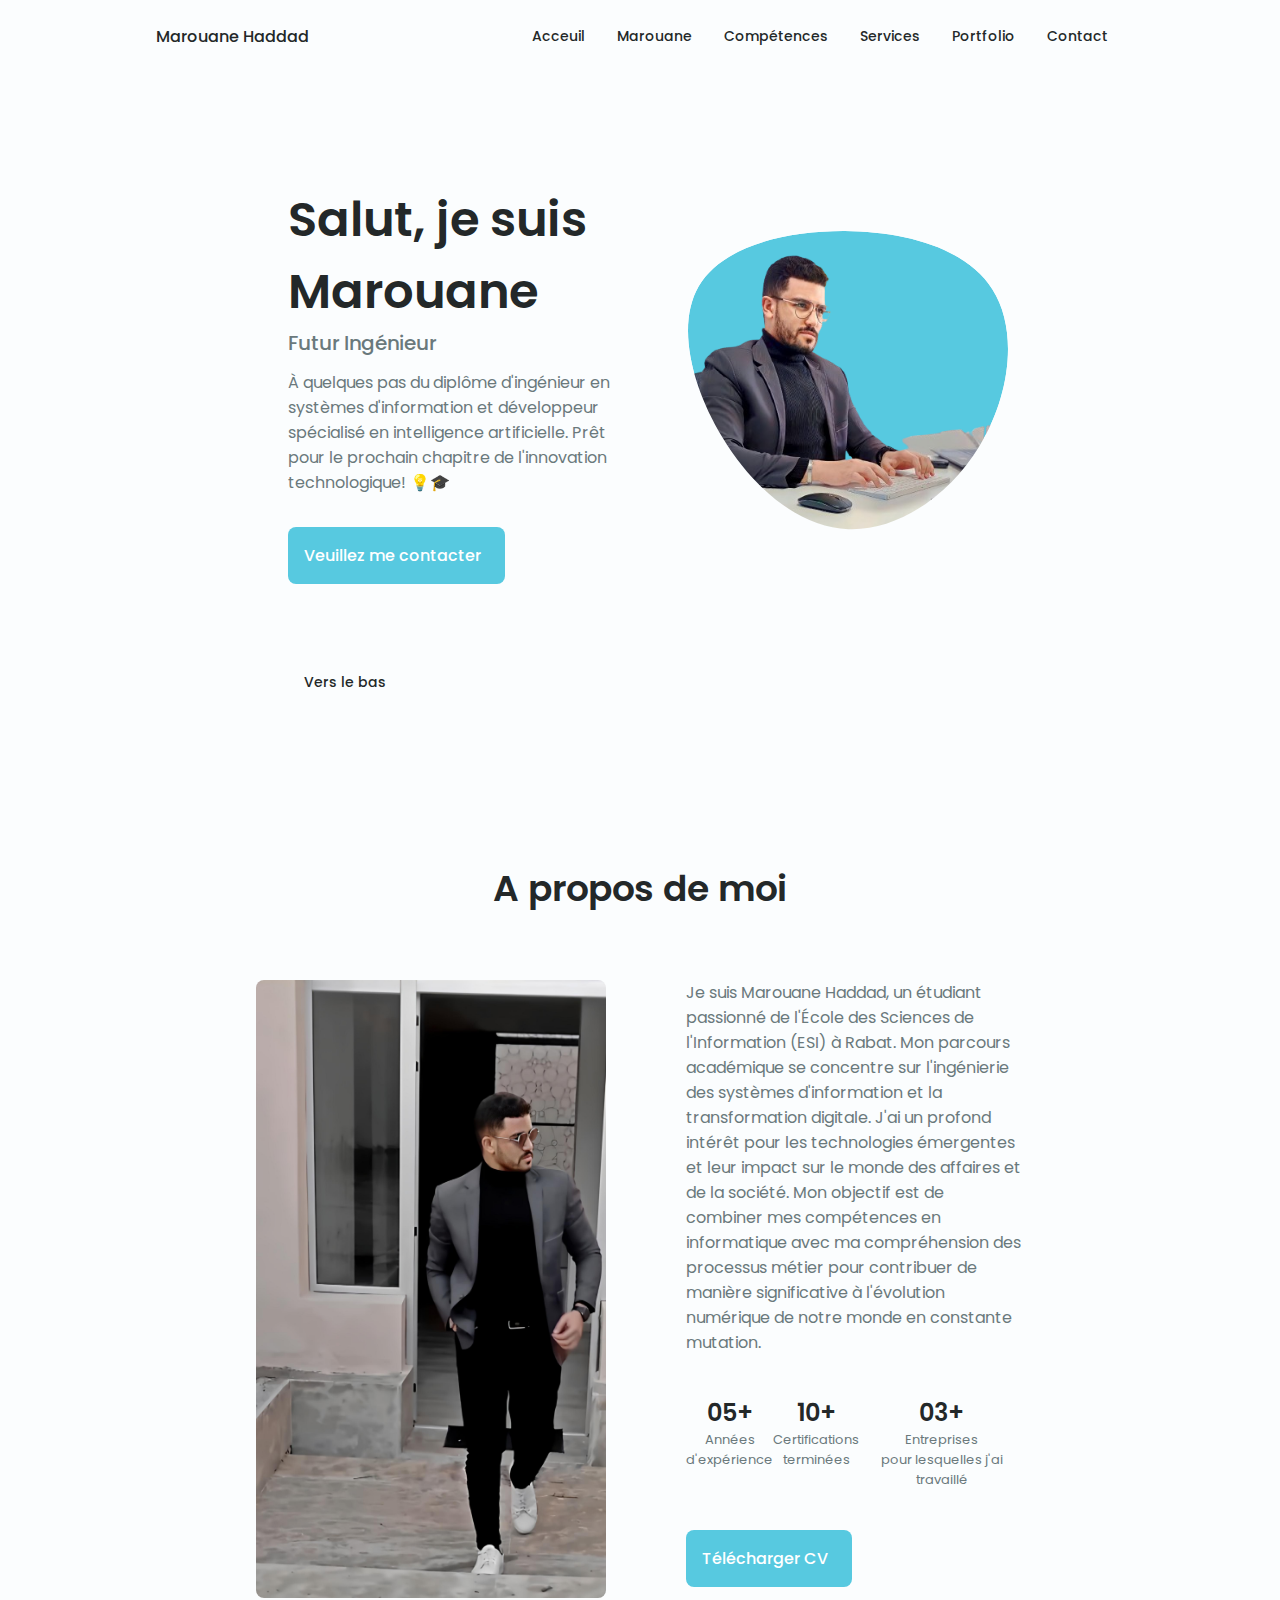
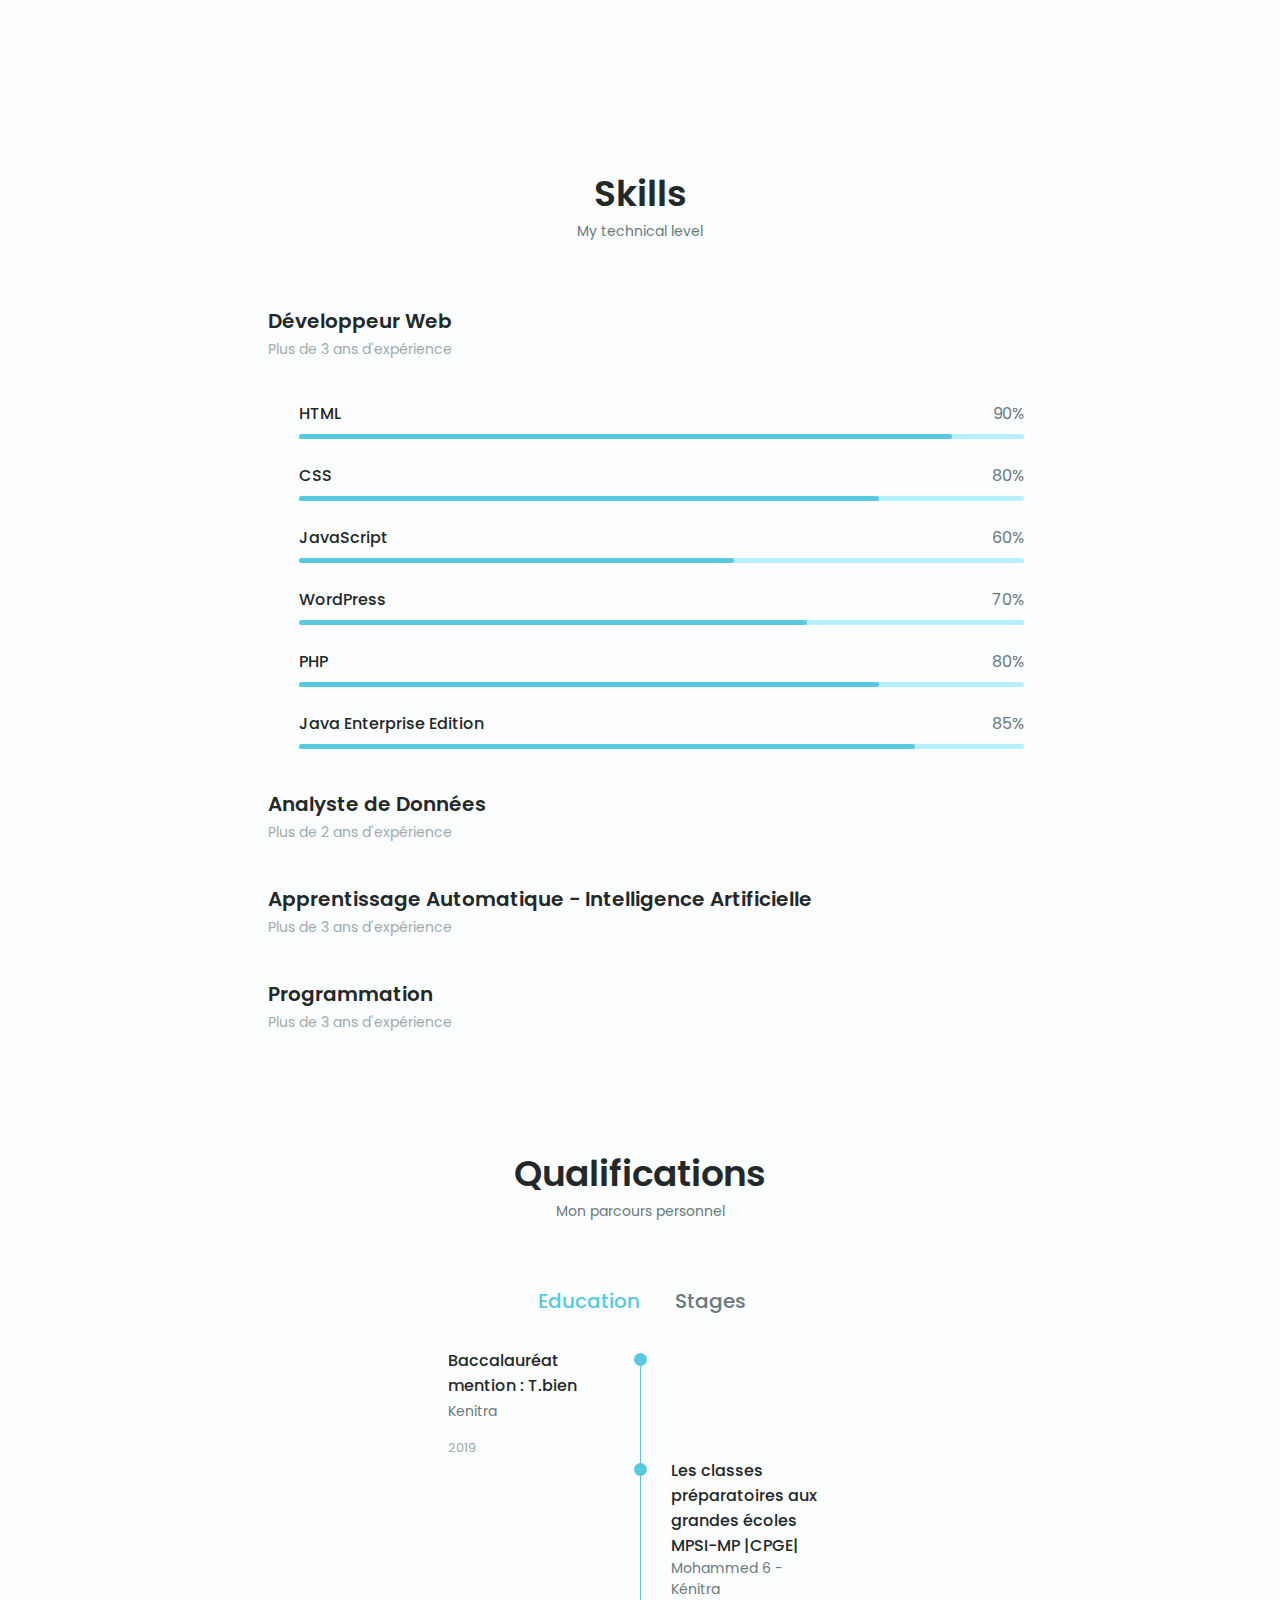
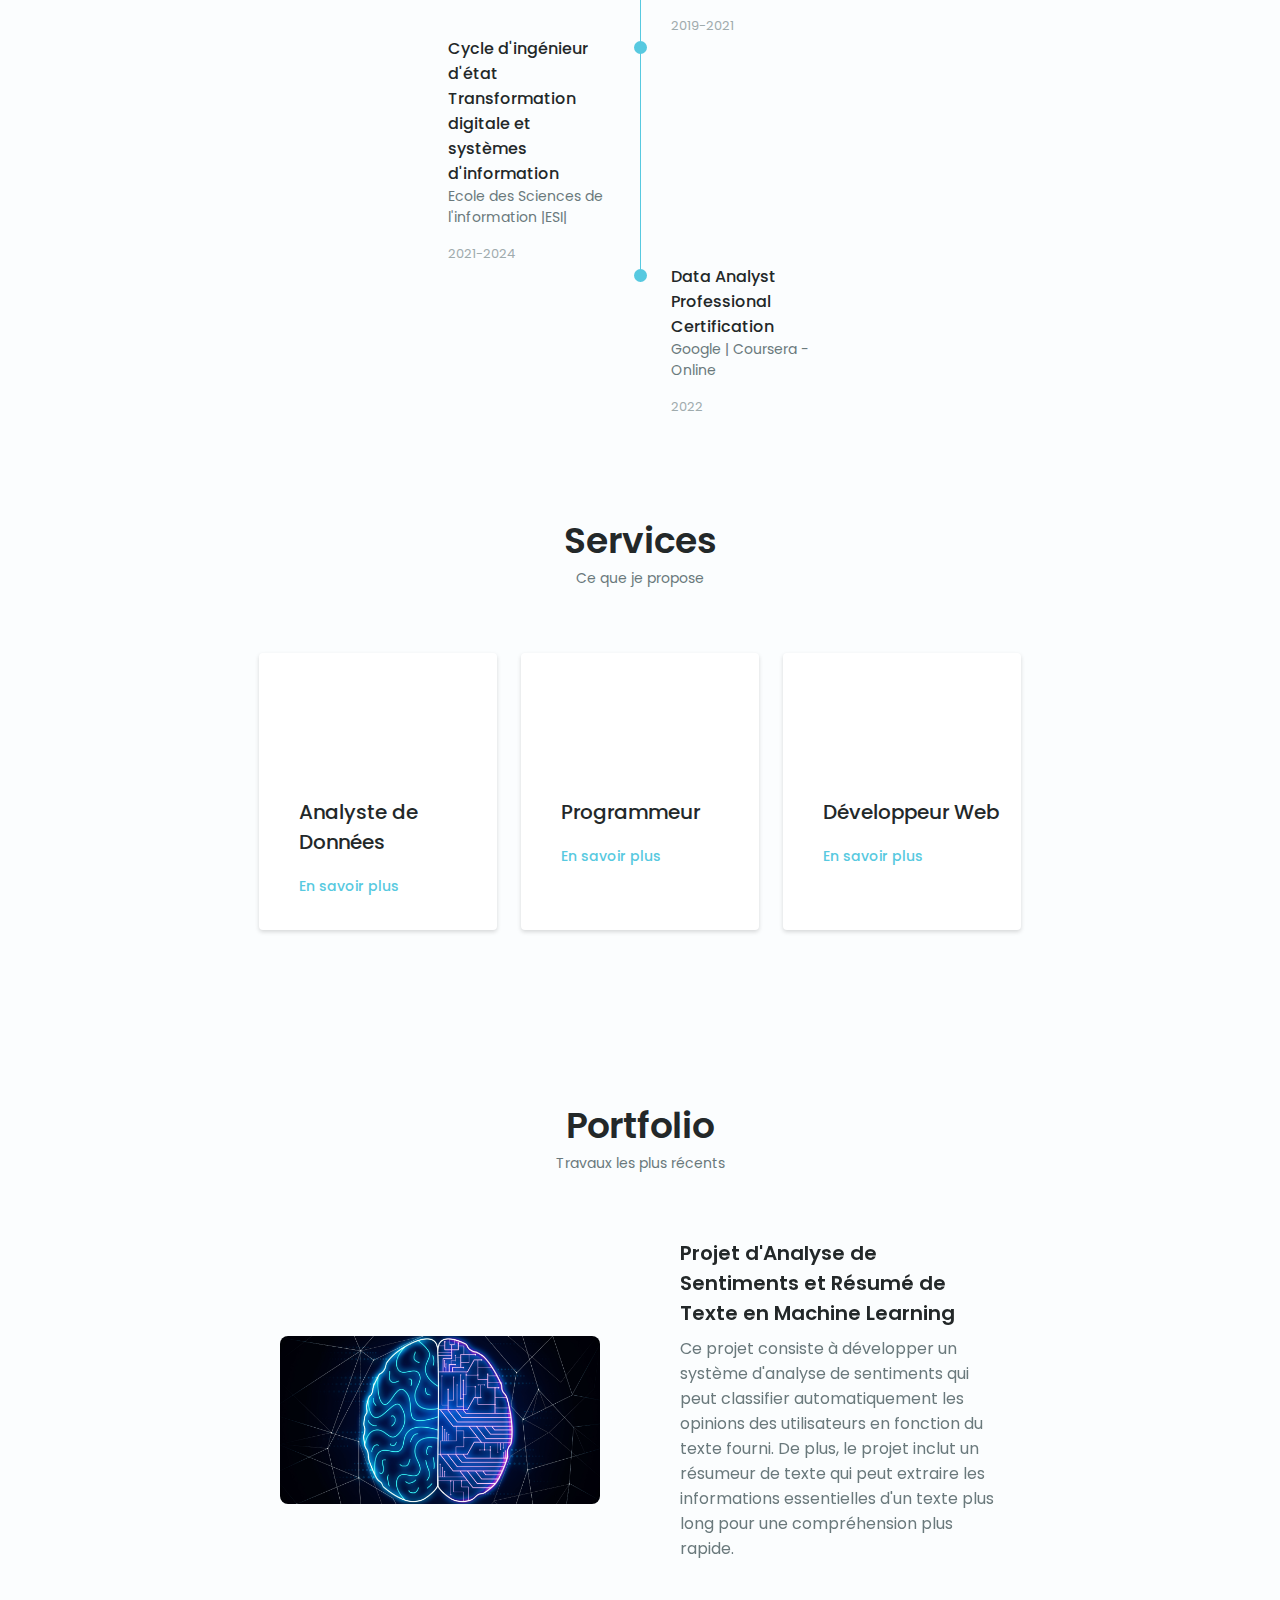
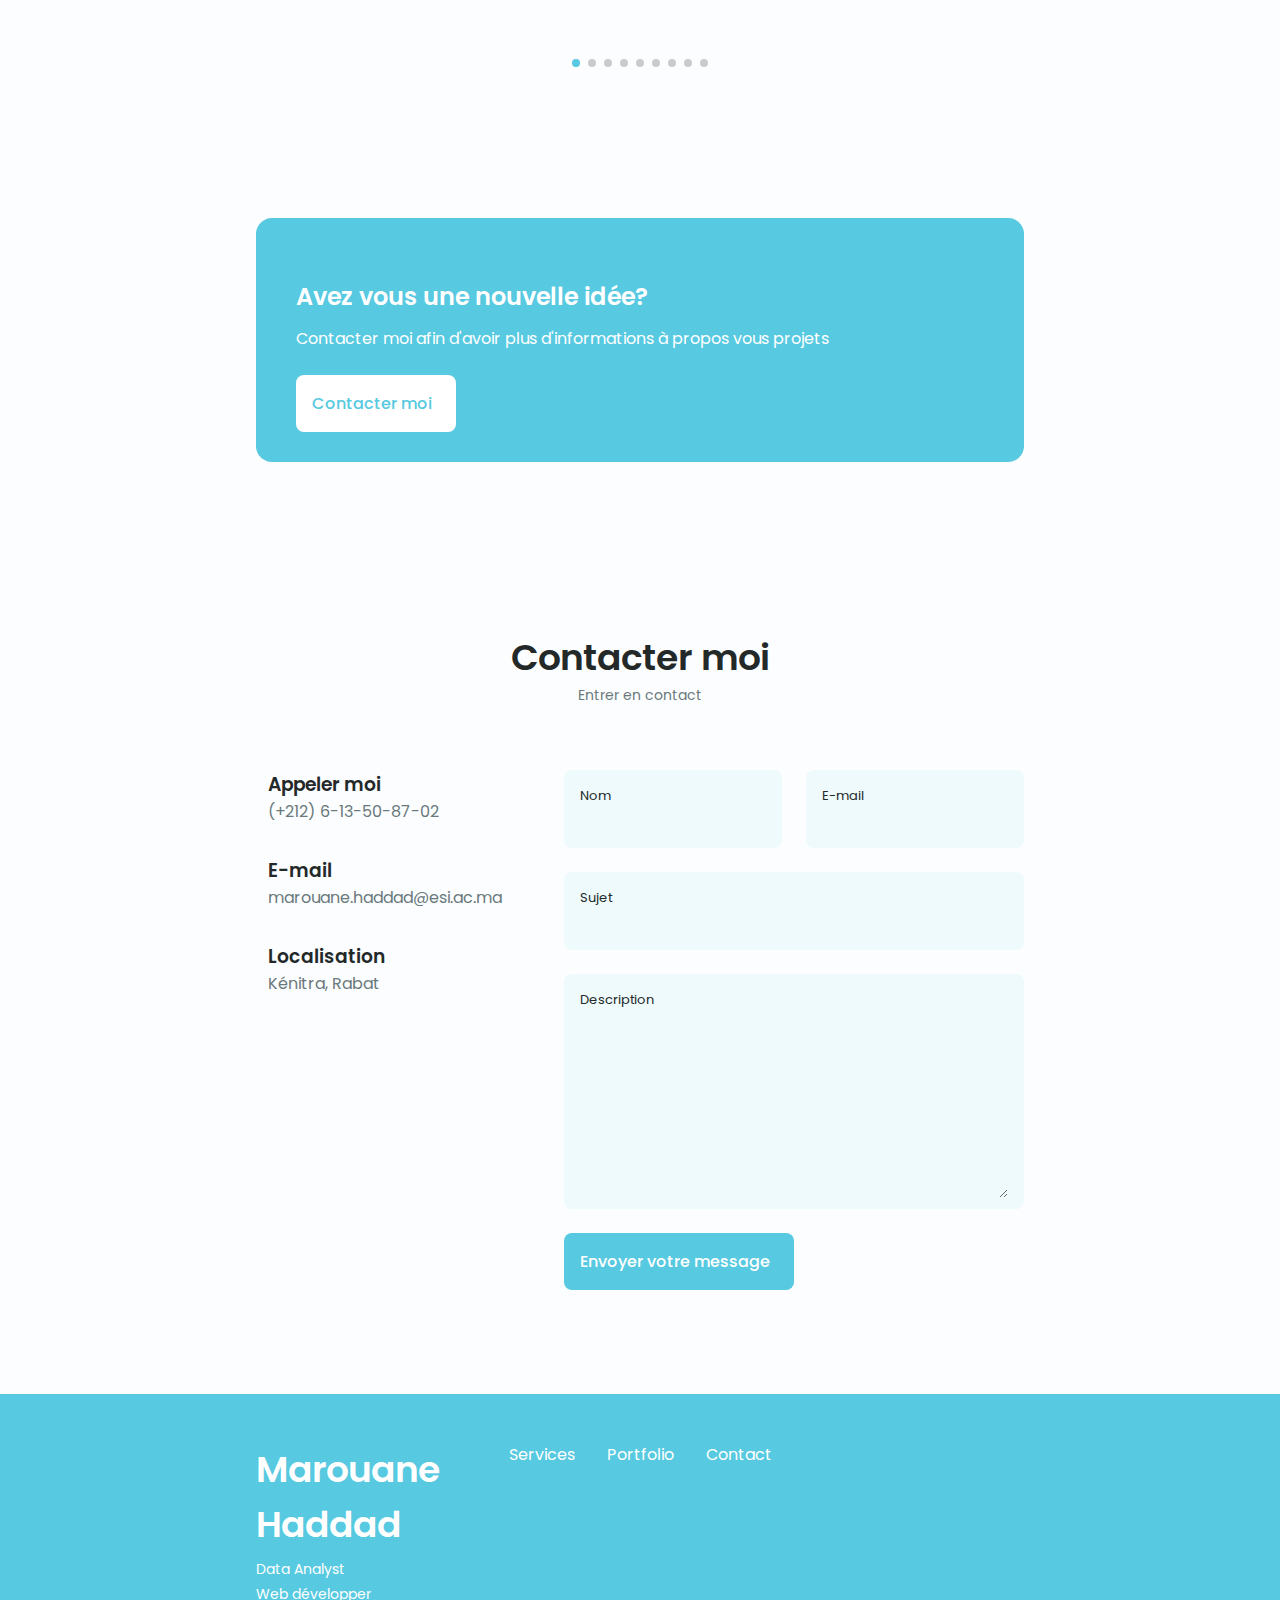
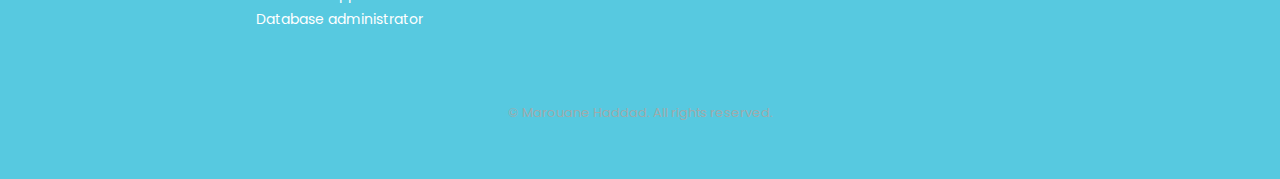
==== index.html @ 90b928fa "Add files via upload" ====
<!DOCTYPE html>
    <html lang="fr">
    <head>
        <meta charset="UTF-8">
        <meta name="viewport" content="width=device-width, initial-scale=1.0">

        <!--==================== UNICONS ====================-->
        <link rel="stylesheet" href="https://unicons.iconscout.com/release/v4.0.0/css/line.css">
        
        <!--==================== SWIPER CSS ====================-->
        <link rel="stylesheet" href="./packages/css/swiper-bundle.min.css">
        
        <!--==================== CSS ====================-->
        <link rel="stylesheet" href="./packages/css/styles.css">

        <title>Marouane</title>
        <link rel="shortcut icon" href="packages/images/marouane.png" type="image/svg+xml">
    </head>
    <body>
        <!--==================== HEADER ====================-->
        <header class="header" id="header">
            <nav class="nav container">
                <a href="#" class="nav__logo">Marouane Haddad</a>
                <div class="nav__menu" id="nav-menu">
                    <ul class="nav__list grid">
                        <li class="nav__item">
                            <a href="#home" class="nav__link">
                                <i class="uil uil-estate nav__icon"></i>Acceuil
                            </a>
                        </li>
                        <li class="nav__item">
                            <a href="#about" class="nav__link">
                                <i class="uil uil-user nav__icon"></i>Marouane
                            </a>
                        </li>
                        <li class="nav__item">
                            <a href="#skills" class="nav__link">
                                <i class="uil uil-file-alt nav__icon"></i>Compétences
                            </a>
                        </li>
                          <li class="nav__item">
                            <a href="#services" class="nav__link">
                                <i class="uil uil-briefcase-alt nav__icon"></i>Services
                            </a>
                        </li>
                        <li class="nav__item">
                            <a href="#portfolio" class="nav__link">
                                <i class="uil uil-scenery nav__icon"></i>Portfolio                                
                            </a>
                        </li>
                        <li class="nav__item">
                            <a href="#contact" class="nav__link">
                                <i class="uil uil-message nav__icon"></i>Contact                               
                            </a>
                        </li>
                    </ul>
                    <i class="uil uil-times nav__close" id="nav-close"></i>
                </div>
                <div class="nav__btns">
                    <!-- Theme change button -->

                    <i class="uil uil-moon change-theme" id="theme-button"></i>

                    <div class="nav__toggle" id="nav-toggle">
                        <i class="uil uil-apps"></i>
                    </div>
                </div>
            </nav>
        </header>

        <!--==================== MAIN ====================-->
        <main class="main">
            <!--==================== HOME ====================-->
            <section class="home section" id="home">
                <div class="home__container container grid">
                    <div class="home__content grid">
                        <div class="home__social">
                            <a href="mailto:marouane.haddad@esi.ac.ma" target="_blank" class="home__social-icon">
                                <i class="uil uil-envelope"></i> 
                            </a>
                            
                            <a href="https://www.linkedin.com/in/marouane-haddad/" target="_blank" class="home__social-icon">
                                <i class="uil uil-linkedin-alt"></i>
                            </a>
                            
                            </a>
                            <a href="https://github.com/lemarouane" target="_blank" class="home__social-icon">
                                <i class="uil uil-github-alt"></i>
                            </a>

                        </div>

                        <div class="home__img">
                            <svg class="home__blob" viewBox="0 0 200 187" xmlns="http://www.w3.org/2000/svg" xmlns:xlink="http://www.w3.org/1999/xlink">
                                <mask id="mask0" mask-type="alpha">
                                    <path d="M190.312 36.4879C206.582 62.1187 201.309 102.826 182.328 134.186C163.346 165.547 
                                    130.807 187.559 100.226 186.353C69.6454 185.297 41.0228 161.023 21.7403 129.362C2.45775 
                                    97.8511 -7.48481 59.1033 6.67581 34.5279C20.9871 10.1032 59.7028 -0.149132 97.9666 
                                    0.00163737C136.23 0.303176 174.193 10.857 190.312 36.4879Z"/>
                                </mask>
                                <g mask="url(#mask0)">
                                    <path d="M190.312 36.4879C206.582 62.1187 201.309 102.826 182.328 134.186C163.346 
                                    165.547 130.807 187.559 100.226 186.353C69.6454 185.297 41.0228 161.023 21.7403 
                                    129.362C2.45775 97.8511 -7.48481 59.1033 6.67581 34.5279C20.9871 10.1032 59.7028 
                                    -0.149132 97.9666 0.00163737C136.23 0.303176 174.193 10.857 190.312 36.4879Z"/>
                                    <image class="home__blob-img" x="-20" xlink:href="packages/images/marouane.png"/>
                                </g>
                            </svg>
                        </div>

                        <div class="home__data">
                            <h1 class="home__title">Salut, je suis Marouane</h1>
                            <h3 class="home__subtitle">Futur Ingénieur</h3>
                            <p class="home__description">À quelques pas du diplôme d'ingénieur en systèmes d'information et développeur spécialisé en intelligence artificielle. Prêt pour le prochain chapitre de l'innovation technologique! 💡🎓</p>
                            <a href="#contact" class="button button--flex home__button">
                                Veuillez me contacter<i class="uil uil-message button__icon"></i>
                            </a>
                        </div>
                    </div>

                    <div class="home__scroll">
                        <a href="#about" class="home__scroll-button button--flex">
                            <i class="uil uil-mouse-alt home__scroll-mouse"></i>
                            <span class="home__scroll-name">Vers le bas</span>
                            <i class="uil uil-arrow-down home__scroll-arrow"></i>
                        </a>
                    </div>
                </div>
            </section>

            <!--==================== ABOUT ====================-->
            <section class="about section" id="about">
                <h2 class="section__title">A propos de moi</h2>
                <span class="section__subtitle"></span>

                <div class="about__container container grid">
                    <img src="packages/images/marouane.jpg" alt="" class="about__img">
                    <div class="about__data">
                        <p class="about__description">
                            Je suis Marouane Haddad, un étudiant passionné de l'École des Sciences de l'Information (ESI) à Rabat. Mon parcours académique se concentre sur l'ingénierie des systèmes d'information et la transformation digitale. J'ai un profond intérêt pour les technologies émergentes et leur impact sur le monde des affaires et de la société. Mon objectif est de combiner mes compétences en informatique avec ma compréhension des processus métier pour contribuer de manière significative à l'évolution numérique de notre monde en constante mutation.
                        </p>
                        <div class="about__info">
                            <div>
                                <span class="about__info-title">05+</span>
                                <span class="about__info-name">Années <br> d'expérience</span>
                            </div>
                            <div>
                                <span class="about__info-title">10+</span>
                                <span class="about__info-name">Certifications <br> terminées</span>
                            </div>
                            <div>
                                <span class="about__info-title">03+</span>
                                <span class="about__info-name">Entreprises <br> pour lesquelles j'ai travaillé</span>
                            </div>
                        </div>
                        

                        <div class="about__buttons">
                            <a download="Marouane.pdf" href="packages/Marouane.pdf" class="button button--flex">
                                Télécharger CV <i class="uil uil-download-alt button__icon"></i>
                            </a>
                        </div>
                        
                        
                    </div>
                </div>
            </section>

            <!--==================== SKILLS ====================-->
            <section class="skills section" id="skills">
                <h2 class="section__title">Skills</h2>
                <span class="section__subtitle">My technical level</span>

                <div class="skills__container container grid">
                    <div>


                        <div class="skills__content skills__open">
                            <div class="skills__header">
                                <i class="uil uil-brackets-curly skills__icon"></i>
                                <div>
                                    <h1 class="skills__title">Développeur Web</h1>
                                    <span class="skills__subtitle">Plus de 3 ans d'expérience</span>
                                </div>
                                <i class="uil uil-angle-down skills__arrow"></i>
                            </div>
                            <div class="skills__list grid">
                                <div class="skills__data">
                                    <div class="skills__titles">
                                        <h3 class="skills__name">HTML</h3>
                                        <span class="skills__number">90%</span>
                                    </div>
                                    <div class="skills__bar">
                                        <span class="skills__percentage skills__html"></span>
                                    </div>
                                </div>
                                <div class="skills__data">
                                    <div class="skills__titles">
                                        <h3 class="skills__name">CSS</h3>
                                        <span class="skills__number">80%</span>
                                    </div>
                                    <div class="skills__bar">
                                        <span class="skills__percentage skills__css"></span>
                                    </div>
                                </div>
                                <div class="skills__data">
                                    <div class="skills__titles">
                                        <h3 class="skills__name">JavaScript</h3>
                                        <span class="skills__number">60%</span>
                                    </div>
                                    <div class="skills__bar">
                                        <span class="skills__percentage skills__js"></span>
                                    </div>
                                </div>
                                <div class="skills__data">
                                    <div class="skills__titles">
                                        <h3 class="skills__name">WordPress</h3>
                                        <span class="skills__number">70%</span>
                                    </div>
                                    <div class="skills__bar">
                                        <span class="skills__percentage skills__wordpress"></span>
                                    </div>
                                </div>

                                <div class="skills__data">
                                    <div class="skills__titles">
                                        <h3 class="skills__name">PHP</h3>
                                        <span class="skills__number">80%</span>
                                    </div>
                                    <div class="skills__bar">
                                        <span class="skills__percentage skills__php"></span>
                                    </div>
                                </div>
                                <div class="skills__data">
                                    <div class="skills__titles">
                                        <h3 class="skills__name">Java Enterprise Edition</h3>
                                        <span class="skills__number">85%</span>
                                    </div>
                                    <div class="skills__bar">
                                        <span class="skills__percentage skills__jee"></span>
                                    </div>
                                </div>
                               
                            </div>
                        </div>
                         <!--==================== SKILL-1 ====================-->
                         <div class="skills__content skills__close">
                            <div class="skills__header">
                                <i class="uil uil-analytics skills__icon"></i>
                                <div>
                                    <h1 class="skills__title">Analyste de Données</h1>
                                    <span class="skills__subtitle">Plus de 2 ans d'expérience</span>
                                </div>
                                <i class="uil uil-angle-down skills__arrow"></i>
                            </div>
                            <div class="skills__list grid">
                                <div class="skills__data">
                                    <div class="skills__titles">
                                        <h3 class="skills__name">Python</h3>
                                        <span class="skills__number">75%</span>
                                    </div>
                                    <div class="skills__bar">
                                        <span class="skills__percentage skills__python"></span>
                                    </div>
                                </div>
                                <div class="skills__data">
                                    <div class="skills__titles">
                                        <h3 class="skills__name">R</h3>
                                        <span class="skills__number">75%</span>
                                    </div>
                                    <div class="skills__bar">
                                        <span class="skills__percentage skills__r"></span>
                                    </div>
                                </div>
                                <div class="skills__data">
                                    <div class="skills__titles">
                                        <h3 class="skills__name">Tableau</h3>
                                        <span class="skills__number">70%</span>
                                    </div>
                                    <div class="skills__bar">
                                        <span class="skills__percentage skills__tab"></span>
                                    </div>
                                </div>
                                <div class="skills__data">
                                    <div class="skills__titles">
                                        <h3 class="skills__name">SQL</h3>
                                        <span class="skills__number">85%</span>
                                    </div>
                                    <div class="skills__bar">
                                        <span class="skills__percentage skills__sql"></span>
                                    </div>
                                </div>
                                <div class="skills__data">
                                    <div class="skills__titles">
                                        <h3 class="skills__name">Google Suite</h3>
                                        <span class="skills__number">70%</span>
                                    </div>
                                    <div class="skills__bar">
                                        <span class="skills__percentage skills__google"></span>
                                    </div>
                                </div>
                                <div class="skills__data">
                                    <div class="skills__titles">
                                        <h3 class="skills__name">MySQL</h3>
                                        <span class="skills__number">90%</span>
                                    </div>
                                    <div class="skills__bar">
                                        <span class="skills__percentage skills__sql"></span>
                                    </div>
                                </div>
                                <div class="skills__data">
                                    <div class="skills__titles">
                                        <h3 class="skills__name">Power BI</h3>
                                        <span class="skills__number">75%</span>
                                    </div>
                                    <div class="skills__bar">
                                        <span class="skills__percentage skills__powerbi"></span>
                                    </div>
                                </div>
                            </div>
                        </div>
                        
                        





                         <!--==================== SKILLS 2 ====================-->
                         <div class="skills__content skills__close">
                            <div class="skills__header">
                                <i class="uil uil-brain skills__icon"></i>
                                <div>
                                    <h1 class="skills__title">Apprentissage Automatique - Intelligence Artificielle</h1>
                                    <span class="skills__subtitle">Plus de 3 ans d'expérience</span>
                                </div>
                                <i class="uil uil-angle-down skills__arrow"></i>
                            </div>
                            <div class="skills__list grid">
                                <div class="skills__data">
                                    <div class="skills__titles">
                                        <h3 class="skills__name">Algorithmes d'Apprentissage Automatique</h3>
                                        <span class="skills__number">80%</span>
                                    </div>
                                    <div class="skills__bar">
                                        <span class="skills__percentage skills__ml-algorithms"></span>
                                    </div>
                                </div>
                                <div class="skills__data">
                                    <div class="skills__titles">
                                        <h3 class="skills__name">Intelligence Artificielle (IA)</h3>
                                        <span class="skills__number">85%</span>
                                    </div>
                                    <div class="skills__bar">
                                        <span class="skills__percentage skills__ai"></span>
                                    </div>
                                </div>
                                <div class="skills__data">
                                    <div class="skills__titles">
                                        <h3 class="skills__name">Analyse de Big Data</h3>
                                        <span class="skills__number">75%</span>
                                    </div>
                                    <div class="skills__bar">
                                        <span class="skills__percentage skills__big-data"></span>
                                    </div>
                                </div>
                                <div class="skills__data">
                                    <div class="skills__titles">
                                        <h3 class="skills__name">Traitement du Langage Naturel (NLP)</h3>
                                        <span class="skills__number">70%</span>
                                    </div>
                                    <div class="skills__bar">
                                        <span class="skills__percentage skills__nlp"></span>
                                    </div>
                                </div>
                                <div class="skills__data">
                                    <div class="skills__titles">
                                        <h3 class="skills__name">Apprentissage Profond</h3>
                                        <span class="skills__number">80%</span>
                                    </div>
                                    <div class="skills__bar">
                                        <span class="skills__percentage skills__deep-learning"></span>
                                    </div>
                                </div>
                            </div>
                        </div>
                        

                        <div class="skills__content skills__close">
                            <div class="skills__header">
                                <i class="uil uil-code-branch skills__icon"></i>
                               
                                <div>
                                    <h1 class="skills__title">Programmation</h1>
                                    <span class="skills__subtitle">Plus de 3 ans d'expérience</span>
                                </div>
                                <i class="uil uil-angle-down skills__arrow"></i>
                            </div>
                            <div class="skills__list grid">
                                <div class="skills__data">
                                    <div class="skills__titles">
                                        <h3 class="skills__name">Java</h3>
                                        <span class="skills__number">85%</span>
                                    </div>
                                    <div class="skills__bar skills__java-bar">
                                        <span class="skills__percentage"></span>
                                    </div>
                                </div>
                                <div class="skills__data">
                                    <div class="skills__titles">
                                        <h3 class="skills__name">C</h3>
                                        <span class="skills__number">75%</span>
                                    </div>
                                    <div class="skills__bar skills__c-bar">
                                        <span class="skills__percentage"></span>
                                    </div>
                                </div>
                               
                                <div class="skills__data">
                                    <div class="skills__titles">
                                        <h3 class="skills__name">React.js</h3>
                                        <span class="skills__number">80%</span>
                                    </div>
                                    <div class="skills__bar skills__reactjs-bar">
                                        <span class="skills__percentage"></span>
                                    </div>
                                </div>
                                <div class="skills__data">
                                    <div class="skills__titles">
                                        <h3 class="skills__name">Node.js</h3>
                                        <span class="skills__number">75%</span>
                                    </div>
                                    <div class="skills__bar skills__nodejs-bar">
                                        <span class="skills__percentage"></span>
                                    </div>
                                </div>
                                <div class="skills__data">
                                    <div class="skills__titles">
                                        <h3 class="skills__name">Git</h3>
                                        <span class="skills__number">80%</span>
                                    </div>
                                    <div class="skills__bar skills__git-bar">
                                        <span class="skills__percentage"></span>
                                    </div>
                                </div>
                                <!-- Ajoutez d'autres compétences en programmation et des frameworks ici si nécessaire -->
                            </div>
                        </div>
                        

                    </div>

                    
                </div>
            </section>

              <!--==================== QUALIFICATION ====================-->
              <section class="qualification__section">
                <h2 class="section__title">Qualifications</h2>
                <span class="section__subtitle">Mon parcours personnel</span>
            <div class="qualification__container container">
                <div class="qualification__tabs">
                    <div class="qualification__button button--flex qualification__active" data-target='#education'>
                        <i class="uil uil-graduation-cap qualification__icon"></i>
                        Education
                    </div>

                    <div class="qualification__button button--flex" data-target="#work">
                        <i class="uil uil-briefcase-alt qualification__icon"></i>
                        Stages
                    </div>
                </div>

                <div class="qualification__sections">
            <!--==================== QUALIFICATION CONTENT 1 ====================-->
            <div class="qualification__content qualification__active" data-content id="education">
             <!--==================== QUALIFICATION 1 ====================--> 
             <div class="qualification__data">
                 <div>
                     <h3 class="qualification__title">Baccalauréat mention : T.bien</h3>
                     <span class="qualification__subtitle">Kenitra</span>
                     <div class="qualification__calendar">
                        <i class="uil uil-calendar-alt"></i>
                        2019
                     </div>
                 </div>

                 <div>
                     <span class="qualification__rounder"></span>
                     <span class="qualification__line"></span>
                 </div>
             </div>
             
             <!--==================== QUALIFICATION 2 ====================--> 
             <div class="qualification__data">
                <div></div>
                <div>
                   <span class="qualification__rounder"></span>
                   <span class="qualification__line"></span>
                </div>

                <div>
                    <h3 class="qualification__title">Les classes préparatoires aux grandes écoles MPSI-MP |CPGE|</h3>
                    <span class="qualification__subtitle">Mohammed 6 - Kénitra</span>
                    <div class="qualification__calendar">
                       <i class="uil uil-calendar-alt"></i>
                       2019-2021
                    </div>
                </div>
            </div> 

            <!--==================== QUALIFICATION 3 ====================--> 
            <div class="qualification__data">
                <div>
                    <h3 class="qualification__title">Cycle d'ingénieur d'état Transformation digitale et systèmes d'information</h3>
                    <span class="qualification__subtitle">Ecole des Sciences de l'information |ESI|</span>
                    <div class="qualification__calendar">
                       <i class="uil uil-calendar-alt"></i>
                       2021-2024
                    </div>
                </div>

                <div>
                    <span class="qualification__rounder"></span>
                    <span class="qualification__line"></span>
                </div>
            </div> 

            <!--==================== QUALIFICATION 4 ====================--> 
            <div class="qualification__data">
                <div></div>
                <div>
                    <span class="qualification__rounder"></span>
                   <!-- <span class="qualification__line"></span> -->
                </div>

                <div>
                    <h3 class="qualification__title">Data Analyst Professional Certification</h3>
                    <span class="qualification__subtitle">Google | Coursera - Online</span>
                    <div class="qualification__calendar">
                       <i class="uil uil-calendar-alt"></i>
                       2022
                    </div>
                </div>

                
            </div>
            </div>
            
            <!--==================== QUALIFICATION CONTENT 2 ====================-->
            <div class="qualification__content" data-content id="work">
                <!--==================== QUALIFICATION 1 ====================--> 
                <div class="qualification__data">
                    <div>
                        <h3 class="qualification__title">Stage d'observation</h3>
                        <span class="qualification__subtitle">Albarid Bank</span>
                        <div class="qualification__calendar">
                           <i class="uil uil-calendar-alt"></i>
                           2021
                        </div>
                    </div>
   
                    <div>
                        <span class="qualification__rounder"></span>
                        <span class="qualification__line"></span>
                    </div>
                </div>
                
                <!--==================== QUALIFICATION 2 ====================--> 
                <div class="qualification__data">
                   <div></div>
                   <div>
                      <span class="qualification__rounder"></span>
                      <span class="qualification__line"></span>
                   </div>
   
                   <div>
                       <h3 class="qualification__title">Stage d'études : Dév d'une application web JAVA EE</h3>
                       <span class="qualification__subtitle">Albarid Bank</span>
                       <div class="qualification__calendar">
                          <i class="uil uil-calendar-alt"></i>
                          2022
                       </div>
                   </div>
               </div> 
   
               <!--==================== QUALIFICATION 3 ====================--> 
               <div class="qualification__data">
                   <div>
                       <h3 class="qualification__title">Chef de projet chez Interakt agency</h3>
                       <span class="qualification__subtitle">Création d'un chatbot intelligent</span>
                       <div class="qualification__calendar">
                          <i class="uil uil-calendar-alt"></i>
                          2023
                       </div>
                   </div>
   
                   <div>
                       <span class="qualification__rounder"></span>
                       <!-- <span class="qualification__line"></span> -->
                   </div>
               </div> 
          
               </div> 
             
               </div>


               
            </div>
        </section>
      
      <!--==================== SERVICES ====================-->
<section class="services section" id="services">
    <h2 class="section__title">Services</h2>
    <span class="section__subtitle">Ce que je propose</span>

    <div class="services__container container grid">
        <!--==================== SERVICES 1 ====================-->
        <div class="services__content">
            <div>
                <i class="uil uil-analytics skills__icon"></i>
                <h3 class="services__title">Analyste de Données<br></h3>
            </div>
            <span class="button button--flex button--small button--link services__button">
                En savoir plus
                <i class="uil uil-arrow-right button__icon"></i>
            </span>

            <div class="services__modal">
                <div class="services__modal-content">
                    <h4 class="services__modal-title">Analyste de Données <br></h4>
                    <i class="uil uil-times services__modal-close"></i>

                    <ul class="services__modal-services grid">
                        <li class="services__modal-service">
                            <i class="uil uil-check-circle services__modal-icon"></i>
                            <p>J'analyse les systèmes de données.</p>
                        </li>

                        <li class="services__modal-service">
                            <i class="uil uil-check-circle services__modal-icon"></i>
                            <p>Automatisation de la collecte d'informations.</p>
                        </li>

                        <li class="services__modal-service">
                            <i class="uil uil-check-circle services__modal-icon"></i>
                            <p>Application systématique de techniques statistiques et logiques.</p>
                        </li>

                        <li class="services__modal-service">
                            <i class="uil uil-check-circle services__modal-icon"></i>
                            <p>Visualisation de graphiques, de diagrammes et préparation de rapports et de tableaux de bord.</p>
                        </li>
                    </ul>
                </div>
            </div>
        </div>

        <!--==================== SERVICES 2 ====================-->
        <div class="services__content">
            <div>
               
                <i class="uil uil-code-branch skills__icon"></i>
                <h3 class="services__title">Programmeur<br> </h3>
            </div>
            <span class="button button--flex button--small button--link services__button">
                En savoir plus
                <i class="uil uil-arrow-right button__icon"></i>
            </span>

            <div class="services__modal">
                <div class="services__modal-content">
                    <h4 class="services__modal-title">Programmeur<br></h4>
                    <i class="uil uil-times services__modal-close"></i>

                    <ul class="services__modal-services grid">
                        <li class="services__modal-service">
                            <i class="uil uil-check-circle services__modal-icon"></i>
                            <p>Assistance aux clients personnels et commerciaux pour les questions et besoins financiers.</p>
                        </li>

                        <li class="services__modal-service">
                            <i class="uil uil-check-circle services__modal-icon"></i>
                            <p>Gestion des comptes clients et aide à résoudre les litiges.</p>
                        </li>

                        <li class="services__modal-service">
                            <i class="uil uil-check-circle services__modal-icon"></i>
                            <p>Référence des clients aux agents de prêt ou à d'autres spécialistes financiers.</p>
                        </li>

                        <li class="services__modal-service">
                            <i class="uil uil-check-circle services__modal-icon"></i>
                            <p>Application systématique de techniques statistiques et logiques.</p>
                        </li>
                    </ul>
                </div>
            </div>
        </div>

        <!--==================== SERVICES 3 ====================-->
        <div class="services__content">
            <div>
                <i class="uil uil-brain skills__icon"></i>
                <h3 class="services__title">Développeur Web<br></h3>
            </div>
            <span class="button button--flex button--small button--link services__button">
                En savoir plus
                <i class="uil uil-arrow-right button__icon"></i>
            </span>

            <div class="services__modal">
                <div class="services__modal-content">
                    <h4 class="services__modal-title">Développeur Web<br></h4>
                    <i class="uil uil-times services__modal-close"></i>

                    <ul class="services__modal-services grid">
                        <li class="services__modal-service">
                            <i class="uil uil-check-circle services__modal-icon"></i>
                            <p>Je développe l'interface utilisateur.</p>
                        </li>

                        <li class="services__modal-service">
                            <i class="uil uil-check-circle services__modal-icon"></i>
                            <p>Développement de pages web.</p>
                        </li>

                        <li class="services__modal-service">
                            <i class="uil uil-check-circle services__modal-icon"></i>
                            <p>Je crée des interactions avec les éléments de l'interface utilisateur.</p>
                        </li>

                        <li class="services__modal-service">
                            <i class="uil uil-check-circle services__modal-icon"></i>
                            <p>Maîtrise de WordPress.</p>
                        </li>
                    </ul>
                </div>
            </div>
        </div>
    </div>
</section>

       <!--==================== PORTFOLIO ====================-->
<section class="portfolio section" id="portfolio">

    <h2 class="section__title">Portfolio</h2>
    <span class="section__subtitle">Travaux les plus récents</span>

    <div class="portfolio__container container swiper-container">
        <div class="swiper-wrapper">



             <!--==================== PORTFOLIO 3 ====================-->

 <div class="portfolio__content grid swiper-slide">
    <img src="./packages/images/ml.png" alt="" class="portfolio__img">

    <div class="portfolio_">
        <h3 class="portfolio__title">Projet d'Analyse de Sentiments et Résumé de Texte en Machine Learning</h3>
        <p class="portfolio__description">Ce projet consiste à développer un système d'analyse de sentiments qui peut classifier automatiquement les opinions des utilisateurs en fonction du texte fourni. De plus, le projet inclut un résumeur de texte qui peut extraire les informations essentielles d'un texte plus long pour une compréhension plus rapide.</p>            <i class="uil uil-arrow-right button__icon"></i>
        </a>
    </div>
</div>
            <!--==================== PORTFOLIO 1 ====================-->
            <div class="portfolio__content grid swiper-slide">
                <img src="./packages/images/portfolio1.jpg" alt="" class="portfolio__img">

                <div class="portfolio_">
                    <h3 class="portfolio__title">Tableau de bord Moderne</h3>
                    <p class="portfolio__description">Tableau de bord d'analyse de données adaptable à tous les appareils, avec des composants d'interface utilisateur et des interactions animées.</p>
                    <a href="#contact" class="button button--flex button--small portfolio__button">
                        Contact à propos
                        <i class="uil uil-arrow-right button__icon"></i>
                    </a>
                </div>
            </div>

            <!--==================== PORTFOLIO 2 ====================-->
            <div class="portfolio__content grid swiper-slide">
                <img src="./packages/images/portfolio3.PNG" alt="" class="portfolio__img">

                <div class="portfolio_">
                    <h3 class="portfolio__title">Site Web de Commerce Électronique</h3>
                    <p class="portfolio__description">Ce clone d'Amazon est adaptable à tous les appareils, avec des composants d'interface utilisateur et des interactions animées.</p>
                    <a href="#contact" class="button button--flex button--small portfolio__button">
                        Contact à propos
                        <i class="uil uil-arrow-right button__icon"></i>
                    </a>
                </div>
            </div>

            <!--==================== PORTFOLIO 3 ====================-->
            <div class="portfolio__content grid swiper-slide">
                <img src="./packages/images/logo.png" alt="" class="portfolio__img">

                <div class="portfolio_">
                    <h3 class="portfolio__title">Conception de Marque GazTown</h3>
                    <p class="portfolio__description">Ce projet était pour la conception et la démonstration des services et produits de la société.</p>
                    <a href="#contact" class="button button--flex button--small portfolio__button">
                        Contact à propos
                        <i class="uil uil-arrow-right button__icon"></i>
                    </a>
                </div>
            </div>
 <!--==================== PORTFOLIO 3 ====================-->
 <div class="portfolio__content grid swiper-slide">
    <img src="./packages/images/Chatbot.png" alt="" class="portfolio__img">

    <div class="portfolio_">
        <h3 class="portfolio__title">Réalisations d'un Chatbot en Python</h3>
        <p class="portfolio__description">Ce projet consistait à concevoir et développer un chatbot en Python pour fournir des services et des informations automatisés.</p>
        <a href="#contact" class="button button--flex button--small portfolio__button">
            Contact à propos
            <i class="uil uil-arrow-right button__icon"></i>
        </a>
    </div>
</div>

 <!--==================== PORTFOLIO 3 ====================-->

 <div class="portfolio__content grid swiper-slide">
    <img src="./packages/images/snrt.png" alt="" class="portfolio__img">

    <div class="portfolio_">
        <h3 class="portfolio__title">Application Web de Gestion des Stagiaires pour la SNRT</h3>
        <p class="portfolio__description">Ce projet consistait à concevoir et développer une application web de gestion des stagiaires pour la Société Nationale de Radiodiffusion et de Télévision (SNRT) afin de suivre et administrer les programmes de stage.</p>
        <a href="#contact" class="button button--flex button--small portfolio__button">
            Contact à propos
            <i class="uil uil-arrow-right button__icon"></i>
        </a>
    </div>
</div>

 <!--==================== PORTFOLIO 3 ====================-->

 <div class="portfolio__content grid swiper-slide">
    <img src="./packages/images/profile.jpg" alt="" class="portfolio__img">

    <div class="portfolio_">
        <h3 class="portfolio__title">Application Mobile de Location de Produits avec React et Firebase</h3>
        <p class="portfolio__description">Ce projet implique la création d'une application mobile de location de produits en utilisant React et Firebase. Les utilisateurs peuvent facilement parcourir, louer et gérer divers produits, offrant ainsi une expérience de location conviviale.</p>
                <a href="#contact" class="button button--flex button--small portfolio__button">
            Contact à propos
            <i class="uil uil-arrow-right button__icon"></i>
        </a>
    </div>
</div>


 <!--==================== PORTFOLIO 3 ====================-->

 <div class="portfolio__content grid swiper-slide">
    <img src="./packages/images/ChessSet.jpg" alt="" class="portfolio__img">

    <div class="portfolio_">
        <h3 class="portfolio__title">Jeu d'Échecs en Python</h3>
        <p class="portfolio__description">Ce projet consiste à créer un jeu d'échecs en utilisant le langage de programmation Python. Le jeu offre une expérience de jeu classique d'échecs, avec des fonctionnalités telles que le déplacement des pièces, les règles du jeu et la possibilité de jouer contre un adversaire virtuel ou en ligne.</p>                <a href="#contact" class="button button--flex button--small portfolio__button">
            Contact à propos
            <i class="uil uil-arrow-right button__icon"></i>
        </a>
    </div>
</div>
 <!--==================== PORTFOLIO 3 ====================-->

 <div class="portfolio__content grid swiper-slide">
    <img src="./packages/images/Tic_tac_toe.png" alt="" class="portfolio__img">

    <div class="portfolio_">
        <h3 class="portfolio__title">Jeu Tic-Tac-Toe en Java</h3>
        <p class="portfolio__description">Ce projet consiste à développer un jeu Tic-Tac-Toe en utilisant le langage de programmation Java. Le jeu permet aux joueurs de s'affronter dans une partie classique de Tic-Tac-Toe, avec une interface utilisateur conviviale et la possibilité de jouer contre un adversaire humain ou un adversaire virtuel.</p>            Contact à propos
            <i class="uil uil-arrow-right button__icon"></i>
        </a>
    </div>
</div>



        </div>

        <!-- Ajouter des flèches -->
        <div class="swiper-button-next">
            <i class="uil uil-angle-right-b swiper-portfolio-icon"></i>
        </div>

        <div class="swiper-button-prev">
            <i class="uil uil-angle-left-b swiper-portfolio-icon"></i>
        </div>

        <!-- Ajouter une pagination -->
        <div class="swiper-pagination"></div>
    </div>
</section>


        <!--==================== PROJECT IN MIND ====================-->
        <section class="project section">

            <div class="project__bg">
                <div class="project__container container grid">
                    <div class="project__data">
                        <h2 class="project__title">Avez vous une nouvelle idée?</h2>
                        <p class="project__description">Contacter moi afin d'avoir plus d'informations à propos vous projets</p>
                        <a href="#contact" class="button button--flex button--white">Contacter moi
                            <i class="uil uil-message project__icon button__icon"></i>
                        </a>
                       
                    </div>
                    <!-- <img src="assets/img/project.png" alt="" class="project__img"> -->
                </div>
            </div>

        </section>

       
        <!--==================== CONTACT ME ====================-->
        <section class="contact section" id="contact">
            <h2 class="section__title">Contacter moi</h2>
            <span class="section__subtitle">Entrer en contact</span>

            <div class="contact__container container grid">
                <div>
                    <div class="contact__information">
                        <i class="uil uil-phone-alt contact__icon"></i>

                        <div>
                            <h3 class="contact__title">Appeler moi</h3>
                            <span class="contatc__subtitle">(+212) 6-13-50-87-02</span>
                        </div>
                    </div>

                    <div class="contact__information">
                        <i class="uil uil-envelope contact__icon"></i>

                        <div>
                            <h3 class="contact__title">E-mail</h3>
                            <span class="contatc__subtitle">marouane.haddad@esi.ac.ma</span>
                        </div>
                    </div>

                    <div class="contact__information">
                        <i class="uil uil-map-marker contact__icon"></i>

                        <div>
                            <h3 class="contact__title">Localisation</h3>
                            <span class="contatc__subtitle">Kénitra, Rabat</span>
                        </div>
                    </div>
                </div>

                <form action="" class="contact__form grid">
                    <div class="contact__inputs grid">
                        <div class="contact__content">
                            <label for="" class="contact__label">Nom</label>
                            <input type="text" class="contact__input">
                        </div>

                        <div class="contact__content">
                            <label for="" class="contact__label">E-mail</label>
                            <input type="email" class="contact__input">
                        </div>
                    </div>

                    <div class="contact__content">
                        <label for="" class="contact__label">Sujet</label>
                        <input type="text" class="contact__input">
                    </div>

                    <div class="contact__content">
                        <label for="" class="contact__label">Description</label>
                        <textarea name="" id="" cols="0" rows="7" class="contact__input"></textarea>
                    </div>

                    <div>
                        <a href="#" class="button button--flex">
                            Envoyer votre message
                            <i class="uil uil-message button__icon"></i>
                        </a>
                    </div>
                </form>
            </div>

        </section>
    </main>

    <!--==================== FOOTER ====================-->
    <footer class="footer">

        <div class="footer__bg">
            <div class="footer__container container grid">
                <div>
                    <h1 class="footer__title">Marouane Haddad</h1>
                    <span class="footer__subtitle">Data Analyst<br></span>
                    <span class="footer__subtitle">Web développer<br></span>
                    <span class="footer__subtitle">Database administrator</span>
                </div>

                <ul class="footer__links">
                    <li>
                        <a href="#services" class="footer__link">Services</a>
                    </li>
                    <li>
                        <a href="#portfolio" class="footer__link">Portfolio</a>
                    </li>
                    <li>
                        <a href="#contact" class="footer__link">Contact</a>
                    </li>
                </ul>

                <div class="footer__socials">
                    <a href=https://web.facebook.com/marouane1had" target="_blank" class="footer__social">
                        <i class="uil uil-facebook"></i>
                    </a>
                    <a href="https://www.instagram.com/le_mar1_h/" target="_blank" class="footer__social">
                        <i class="uil uil-instagram"></i>
                    </a>
                    
                </div>
            </div>
            <p class="footer__copy">&#169; Marouane Haddad. All rights reserved.</p>
        </div>
    </footer>

    <!--==================== SCROLL TOP ====================-->
    <a href="#" class="scrollup" id="scroll-up">
        <i class="uil uil-arrow-up scrollup__icon"></i>
    </a>
    

    <!--==================== SWIPER JS ====================-->
    <script src="./packages/js/swiper-bundle.min.js"></script>

    <!--==================== MAIN JS ====================-->
    <script src="./packages/js/main.js"></script>
</body>

</html>
---- packages/css/styles.css ----
/* ==================== GOOGLE FONTS ====================*/
@import url("https://fonts.googleapis.com/css2?family=Poppins:wght@400;500;600&display=swap");

/*==================== VARIABLES CSS ====================*/
:root {
  --header-height: 3rem;

  /*========== Colors ==========*/
  /* Change favorite color */
  --hue-color: 190; /*Purple 250 - Green 142 - Blue 230 - Pink 340*/

  /* HSL color mode */
  --first-color: hsl(var(--hue-color), 69%, 61%);
  --first-color-second: hsl(var(--hue-color), 69%, 61%);
  --first-color-alt: hsl(var(--hue-color), 57%, 53%);
  --first-color-lighter: hsl(var(--hue-color), 92%, 85%);
  --title-color: hsl(var(--hue-color), 8%, 15%);
  --text-color: hsl(var(--hue-color), 8%, 45%);
  --text-color-light: hsl(var(--hue-color), 8%, 65%);
  --input-color: hsl(var(--hue-color), 70%, 96%);
  --body-color: hsl(var(--hue-color), 60%, 99%);
  --container-color: #fff;
  --scroll-bar-color: hsl(var(--hue-color), 12%, 90%);
  --scroll-thumb-color: hsl(var(--hue-color), 12%, 80%);

  /*========== Font and typography ==========*/
  --body-font: "Poppins", sans-serif;

  /* .5rem = 8px, 1rem = 16px, 1.5rem = 24px ... */
  --big-font-size: 2rem;
  --h1-font-size: 1.5rem;
  --h2-font-size: 1.25rem;
  --h3-font-size: 1.125rem;
  --normal-font-size: 0.938rem;
  --small-font-size: 0.813rem;
  --smaller-font-size: 0.75rem;

  /*========== Font weight ==========*/
  --font-medium: 500;
  --font-semi-bold: 600;

  /*========== Margenes Bottom ==========*/
  /* .25rem = 4px, .5rem = 8px, .75rem = 12px ... */
  --mb-0-25: 0.25rem;
  --mb-0-5: 0.5rem;
  --mb-0-75: 0.75rem;
  --mb-1: 1rem;
  --mb-1-5: 1.5rem;
  --mb-2: 2rem;
  --mb-2-5: 2.5rem;
  --mb-3: 3rem;

  /*========== z index ==========*/
  --z-tooltip: 10;
  --z-fixed: 100;
  --z-modal: 1000;
}

/* Font size for large devices */
@media screen and (min-width: 968px) {
  :root {
    --big-font-size: 3rem;
    --h1-font-size: 2.25rem;
    --h2-font-size: 1.5rem;
    --h3-font-size: 1.25rem;
    --normal-font-size: 1rem;
    --small-font-size: 0.875rem;
    --smaller-font-size: 0.813rem;
  }
}

/*========== Variables Dark theme ==========*/
body.dark-theme {
  /* HSL color mode */
  --first-color-second: hsl(var(--hue-color), 30%, 8%);
  --title-color: hsl(var(--hue-color), 8%, 95%);
  --text-color: hsl(var(--hue-color), 8%, 45%);
  --text-color-light: hsl(var(--hue-color), 8%, 75%);
  --input-color: hsl(var(--hue-color), 29%, 16%);
  --body-color: hsl(var(--hue-color), 28%, 12%);
  --container-color: hsl(var(--hue-color), 29%, 16%);
  --scroll-bar-color: hsl(var(--hue-color), 12%, 48%);
  --scroll-thumb-color: hsl(var(--hue-color), 12%, 36%);
}

/*========== Button Dark/Light ==========*/
.nav__btns {
  display: flex;
  align-items: center;
}

.change-theme {
  font-size: 1.25rem;
  color: var(--title-color);
  margin-right: var(--mb-1);
  cursor: pointer;
}

.change-theme:hover {
  color: var(--first-color);
}

/*==================== BASE ====================*/

* {
  box-sizing: border-box;
  padding: 0;
  margin: 0;
}

html {
  scroll-behavior: smooth;
}

body {
  margin: 0 0 var(--header-height) 0;
  font-family: var(--body-font);
  font-size: var(--normal-font-size);
  background-color: var(--body-color);
  color: var(--text-color);
}

h1,
h2,
h3,
h4 {
  color: var(--title-color);
  font-weight: var(--font-semi-bold);
}

ul {
  list-style: none;
}

a {
  text-decoration: none;
}

img {
  width: 100%;
  height: auto;
}

/*==================== REUSABLE CSS CLASSES ====================*/
.section {
  padding: 2rem 0 4rem;
  margin-bottom: 40px;
}

.section__title {
  font-size: var(--h1-font-size);
}

.section__subtitle {
  display: block;
  font-size: var(--small-font-size);
  margin-bottom: var(--mb-2);
}

.section__title,
.section__subtitle {
  text-align: center;
}

/*==================== LAYOUT ====================*/

.container {
  max-width: 768px;
  margin-left: var(--mb-1-5);
  margin-right: var(--mb-1-5);
}

.grid {
  display: grid;
  gap: 1.5rem;
}

.header {
  width: 100%;
  position: fixed;
  bottom: 0;
  left: 0;
  z-index: var(--z-fixed);
  background-color: var(--body-color);
}

/*==================== NAV ====================*/
.nav {
  max-width: 968px;
  height: var(--header-height);
  display: flex;
  justify-content: space-between;
  align-items: center;
}

.nav__logo,
.nav__toggle {
  color: var(--title-color);
  font-weight: var(--font-medium);
}

.nav__logo:hover {
  color: var(--first-color);
}

.nav__toggle {
  font-size: 1.1rem;
  cursor: pointer;
}

.nav__toggle:hover {
  color: var(--first-color);
}

@media screen and (max-width: 767px) {
  .nav__menu {
    position: fixed;
    bottom: -100%;
    left: 0;
    width: 100%;
    background-color: var(--body-color);
    padding: 2rem 1.5rem 4rem;
    box-shadow: 0 -1px 4px rgba(0, 0, 0, 0.15);
    border-radius: 1.5rem 1.5rem 0 0;
    transition: 0.3s;
  }
}

.nav__list {
  grid-template-columns: repeat(3, 1fr);
  gap: 2rem;
}
.nav__link {
  display: flex;
  flex-direction: column;
  align-items: center;
  font-size: var(--small-font-size);
  color: var(--title-color);
  font-weight: var(--font-medium);
}

.nav__link:hover {
  color: var(--first-color);
}

.nav__icon {
  font-size: 1.2rem;
}

.nav__close {
  position: absolute;
  right: 1.3rem;
  bottom: 0.5rem;
  font-size: 1.5rem;
  cursor: pointer;
  color: var(--first-color);
}

.nav__close:hover {
  color: var(--first-color-alt);
}

/* show menu */
.show-menu {
  bottom: 0;
}

/* Active link */
.active-link {
  color: var(--first-color);
}

/* Change background header */
.scroll-header {
  box-shadow: 0 -1px 4px rgba(0, 0, 0, 0.15);
}

/*==================== HOME ====================*/

.home__container {
  gap: 1rem;
}

.home__content {
  grid-template-columns: 0.5fr 3fr;
  padding-top: 3.5rem;
  align-items: center;
}

.home__social {
  display: grid;
  grid-template-columns: max-content;
  row-gap: 1rem;
}

.home__social-icon {
  font-size: 1.25rem;
  color: var(--first-color);
}

.home__social-icon:hover {
  color: var(--first-color-alt);
}

.home__blob {
  width: 200px;
  fill: var(--first-color);
}

.home__blob-img {
  width: 220px;
}

.home__data {
  grid-column: 1/3;
}

.home__title {
  font-size: var(--big-font-size);
}

.home__subtitle {
  font-size: var(--h3-font-size);
  color: var(--text-color);
  font-weight: var(--font-medium);
  margin-bottom: var(--mb-0-75);
}

.home__description {
  margin-bottom: var(--mb-2);
}

.home__scroll {
  display: none;
}

.home__scroll-button {
  color: var(--first-color);
  transition: 0.3s;
}

.home__scroll-button:hover {
  transform: translateY(0.25rem);
}

.home__scroll-mouse {
  font-size: 2rem;
}

.home__scroll-name {
  font-size: var(--small-font-size);
  color: var(--title-color);
  font-weight: var(--font-medium);
  margin-right: var(--mb-0-25);
}

.home__scroll-arrow {
  font-size: 1.25rem;
}
/*==================== BUTTONS ====================*/

.button {
  display: inline-block;
  background-color: var(--first-color);
  color: #ffff;
  padding: 1rem;
  border-radius: 0.5rem;
  font-weight: var(--font-medium);
}

.button:hover {
  background-color: var(--first-color-alt);
}

.button__icon {
  font-size: 1.2rem;
  margin-left: var(--mb-0-5);
  transition: 0.3s;
}

.button--white {
  background-color: #fff;
  color: var(--first-color);
}

.button--white:hover {
  background-color: #fff;
}

.button--flex {
  display: inline-flex;
  align-items: center;
  transition: 0.3s;
}

.button--small {
  padding: 0.75rem 1rem;
}

.button--link {
  padding: 0;
  background-color: transparent;
  color: var(--first-color);
}

.button--link:hover {
  background-color: transparent;
  color: var(--first-color-alt);
}

/*==================== ABOUT ====================*/
.about__img {
  width: 200px;
  border-radius: 0.5rem;
  justify-self: center;
  align-items: center;
}

.about__description {
  text-align: center;
  margin-bottom: var(--mb-2-5);
}

.about__info {
  display: flex;
  justify-content: space-evenly;
  margin-bottom: var(--mb-2-5);
}

.about__info-title {
  font-size: var(--h2-font-size);
  font-weight: var(--font-semi-bold);
  color: var(--title-color);
}

.about__info-name {
  font-size: var(--smaller-font-size);
}

.about__info-title,
.about__info-name {
  display: block;
  text-align: center;
}

.about__buttons {
  display: flex;
  justify-content: center;
}

/*==================== SKILLS ====================*/

.skills__container {
  row-gap: 0;
}

.skills__header {
  display: flex;
  align-items: center;
  margin-bottom: var(--mb-2-5);
  cursor: pointer;
}

.skills__icon,
.skills__arrow {
  font-size: 2rem;
  color: var(--first-color);
}

.skills__icon {
  margin-right: var(--mb-0-75);
}

.skills__title {
  font-size: var(--h3-font-size);
}

.skills__subtitle {
  font-size: var(--small-font-size);
  color: var(--text-color-light);
}

.skills__arrow {
  margin-left: auto;
  transition: 0.4s;
}

.skills__list {
  row-gap: 1.5rem;
  padding-left: 2.7rem;
}

.skills__titles {
  display: flex;
  justify-content: space-between;
  margin-bottom: var(--mb-0-5);
}

.skills__name {
  font-size: var(--normal-font-size);
  font-weight: var(--font-medium);
}

.skills__bar,
.skills__percentage {
  height: 5px;
  border-radius: 0.25rem;
}

.skills__bar {
  background-color: var(--first-color-lighter);
}

.skills__percentage {
  display: block;
  background-color: var(--first-color);
}

.skills__html {
  width: 90%;
}

.skills__css {
  width: 80%;
}

.skills__js {
  width: 60%;
}

.skills__wordpress {
  width: 70%;
}

.skills__python {
  width: 75%;
}

.skills__r {
  width: 75%;
}

.skills__tab {
  width: 70%;
}

.skills__sql {
  width: 50%;
}

.skills__google {
  width: 70%;
}

.skills__sql {
  width: 90%;
}

.skills__powerbi {
  width: 75%;
}
.skills__ml-algorithms {
  width: 80%;
}

.skills__ai {
  width: 85%;
}

.skills__big-data {
  width: 75%;
}

.skills__nlp {
  width: 70%;
}

.skills__deep-learning {
  width: 80%;
}

.skills__java-bar {
  width: 85%;
  /* Autres styles personnalisés pour Java ici */
}
.skills__git-bar {
  width: 80%;
  /* Autres styles personnalisés pour Java ici */
}

.skills__c-bar {
  width: 70%;
  /* Autres styles personnalisés pour C ici */
}




.skills__reactjs-bar {
  width: 70%;
  /* Autres styles personnalisés pour React.js ici */
}

.skills__nodejs-bar {
  width: 75%;
  /* Autres styles personnalisés pour Node.js ici */
}




.skills__tab {
  width: 70%;
}

.skills__sql {
  width: 85%;
}
.skills__php {
  width: 80%;
}
.skills__jee {
  width: 85%;
}
.skills__google {
  width: 70%;
}

.skills__bank {
  width: 80%;
}

.skills__google {
  width: 70%;
}

.skills__counter {
  width: 80%;
}

.skills__office {
  width: 90%;
}

.skills__close .skills__list {
  height: 0;
  overflow: hidden;
}

.skills__open .skills__list {
  height: max-content;
  margin-bottom: var(--mb-2-5);
}

.skills__open .skills__arrow {
  transform: rotate(-180deg);
}

/*==================== QUALIFICATION ====================*/
.qualification__tabs {
  display: flex;
  justify-content: space-evenly;
  margin-bottom: var(--mb-2);
}

.qualification__button {
  font-size: var(--h3-font-size);
  font-weight: var(--font-medium);
  cursor: pointer;
}

.qualification__button:hover {
  color: var(--first-color);
}

.qualification__icon {
  font-size: 1.8rem;
  margin-right: var(--mb-0-25);
}

.qualification__data {
  display: grid;
  grid-template-columns: 1fr max-content 1fr;
  column-gap: 1.5rem;
}

.qualification__title {
  font-size: var(--normal-font-size);
  font-weight: var(--font-medium);
}

.qualification__subtitle {
  display: inline-block;
  font-size: var(--small-font-size);
  margin-bottom: var(--mb-1);
}

.qualification__calendar {
  font-size: var(--smaller-font-size);
  color: var(--text-color-light);
  /* margin-bottom: var(--mb-1) */
}

.qualification__rounder {
  display: inline-block;
  width: 13px;
  height: 13px;
  background-color: var(--first-color);
  border-radius: 50%;
}

.qualification__line {
  display: block;
  width: 1px;
  height: 100%;
  background-color: var(--first-color);
  transform: translate(6px, -7px);
}

.qualification__content[data-content] {
  display: none;
}

.qualification__active[data-content] {
  display: block;
}

.qualification__button.qualification__active {
  color: var(--first-color);
}

/*==================== SERVICES ====================*/
.services__container {
  gap: 1.5rem;
  grid-template-columns: repeat(2, 1fr);
}

.services__content {
  position: relative;
  background-color: var(--container-color);
  padding: 3.5rem 0.5rem 1.25rem 1.5rem;
  border-radius: 0.25rem;
  box-shadow: 0 2px 4px rgba(0, 0, 0, 0.15);
  transition: 0.3s;
}

.services__content:hover {
  box-shadow: 0 4px 8px rgba(0, 0, 0, 0.3);
}

.services__icon {
  display: block;
  font-size: 1.5rem;
  color: var(--first-color);
  margin-bottom: var(--mb-1);
}

.services__title {
  font-size: var(--h3-font-size);
  margin-bottom: var(--mb-1);
  font-weight: var(--font-medium);
}

.services__button {
  cursor: pointer;
  font-size: var(--small-font-size);
}

.services__button:hover .button__icon {
  transform: translateX(0.25rem);
}

.services__modal {
  position: fixed;
  top: 0;
  left: 0;
  right: 0;
  bottom: 0;
  background-color: rgba(0, 0, 0, 0.5);
  display: flex;
  align-items: center;
  justify-content: center;
  padding: 0 1rem;
  z-index: var(--z-modal);
  opacity: 0;
  visibility: hidden;
  transition: 0.3s;
}

.services__modal-content {
  position: relative;
  background-color: var(--container-color);
  padding: 1.5rem;
  border-radius: 0.5rem;
}

.services__modal-services {
  row-gap: 1rem;
}

.services__modal-service {
  display: flex;
}

.services__modal-title {
  font-size: var(--h3-font-size);
  font-weight: var(--font-medium);
  margin-bottom: var(--mb-1-5);
}

.services__modal-close {
  position: absolute;
  top: 1rem;
  right: 1rem;
  font-size: 1.5rem;
  color: var(--first-color);
  cursor: pointer;
}

.services__modal-icon {
  color: var(--first-color);
  margin-right: var(--mb-0-25);
}

/* Active Modal */
.active-modal {
  opacity: 1;
  visibility: visible;
}

/*==================== PORTFOLIO ====================*/
.portfolio__container {
  overflow: initial;
}

.portfolio__content {
  padding: 0 1.5rem;
}

.portfolio__img {
  width: 265px;
  border-radius: 0.5rem;
  justify-self: center;
}

.portfolio__title {
  font-size: var(--h3-font-size);
  margin-bottom: var(--mb-0-5);
}

.portfolio__description {
  margin-bottom: var(--mb-0-75);
}

.portfolio__button:hover .button__icon {
  transform: translateX(0.25rem);
}

.swiper-button-prev::after,
.swiper-button-next::after {
  content: "";
}

.swiper-portfolio-icon {
  font-size: 2rem;
  color: var(--first-color);
}

.swiper-button-prev {
  left: -0.5rem;
}

.swiper-button-next {
  right: -0.5rem;
}

.swiper-container-horizontal > .swiper-pagination-bullets {
  bottom: -2.5rem;
}

.swiper-pagination-bullet-active {
  background-color: var(--first-color);
}

.swiper-button-prev,
.swiper-button-next,
.swiper-pagination-bullet {
  outline: none;
}
/*==================== PROJECT IN MIND ====================*/
.project {
  text-align: center;
}

.project__bg {
  background-color: var(--first-color-second);
  padding-top: 3rem;
}

.project__title {
  font-size: var(--h2-font-size);
  margin-bottom: var(--mb-0-75);
}

.project__description {
  margin-bottom: var(--mb-1-5);
}

.project__title,
.project__description {
  color: #fff;
}

.project__img {
  width: 232px;
  justify-self: center;
}

/*==================== TESTIMONIAL ====================*/
.testimonial__data,
.testimonial__header {
  display: flex;
}

.testimonial__data {
  justify-content: space-between;
  margin-bottom: var(--mb-1);
}

.testimonial__img {
  width: 60px;
  height: 60px;
  border-radius: 50%;
  margin-right: var(--mb-0-75);
}

.testimonial__name {
  font-size: var(--h3-font-size);
  font-weight: var(--font-medium);
}

.testimonial__client {
  font-size: var(--small-font-size);
  color: var(--text-color-light);
}

.testimonial__description {
  margin-bottom: var(--mb-2-5);
}

.testimonial__icon-star {
  color: var(--first-color);
}

.swiper-container .swiper-pagination-testimonial {
  bottom: 0;
}

/*==================== CONTACT ME ====================*/
.contact__container {
  row-gap: 3rem;
}

.contact__information {
  display: flex;
  margin-bottom: var(--mb-2);
}

.contact__icon {
  font-size: 1.5rem;
  color: var(--first-color);
  margin-right: var(--mb-0-75);
}

.content__title {
  font-size: var(--h3-font-size);
  font-weight: var(--font-medium);
}

.contact__subtitle {
  font-size: var(--small-font-size);
  color: var(--text-color-light);
}

.contact__content {
  background-color: var(--input-color);
  border-radius: 0.5rem;
  padding: 0.75rem 1rem 0.25rem;
}

.contact__label {
  font-size: var(--smaller-font-size);
  color: var(--title-color);
}

.contact__input {
  width: 100%;
  background-color: var(--input-color);
  color: var(--text-color);
  font-family: var(--body-font);
  font-size: var(--normal-font-size);
  border: none;
  outline: none;
  padding: 0.25rem 0.5rem 0.5rem 0;
}

/*==================== FOOTER ====================*/
.footer {
  padding-top: 2rem;
}

.footer__container {
  row-gap: 3.5rem;
}

.footer__bg {
  background-color: var(--first-color-second);
  padding: 2rem 0 3rem;
}

.footer__title {
  font-size: var(--h1-font-size);
  margin-bottom: var(--mb-0-25);
}

.footer__subtitle {
  font-size: var(--small-font-size);
}

.footer__links {
  display: flex;
  flex-direction: column;
  row-gap: 1.5rem;
}

.footer__link:hover {
  color: var(--first-color-lighter);
}

.footer__social {
  font-size: 1.25rem;
  margin-right: var(--mb-1-5);
}

.footer__social:hover {
  color: var(--first-color-lighter);
}

.footer__copy {
  font-size: var(--smaller-font-size);
  text-align: center;
  color: var(--text-color-light);
  margin-top: var(--mb-3);
}

.footer__title,
.footer__subtitle,
.footer__link,
.footer__social {
  color: #fff;
}

/*========== SCROLL UP ==========*/
.scrollup {
  position: fixed;
  right: 1rem;
  bottom: -20%;
  background-color: var(--first-color);
  opacity: 0.8;
  padding: 0 0.3rem;
  border-radius: 0.4rem;
  z-index: var(--z-tooltip);
  transition: 0.4s;
}

.scrollup:hover {
  background-color: var(--first-color-alt);
}

.scrollup__icon {
  font-size: 1.5rem;
  color: #fff;
}

/* Show scroll */
.show-scroll {
  bottom: 5rem;
}

/*========== SCROLL BAR ==========*/
::-webkit-scrollbar {
  width: 0.6rem;
  background-color: var(--scroll-bar-color);
  border-radius: 0.5rem;
}

::-webkit-scrollbar-thumb {
  background-color: var(--scroll-thumb-color);
  border-radius: 0.5rem;
}

::-webkit-scrollbar-thumb:hover {
  background-color: var(--text-color-light);
}

/*==================== MEDIA QUERIES ====================*/
/* For small devices */
@media screen and (max-width: 380px) {
  .container {
    margin-left: var(--mb-1);
    margin-right: var(--mb-1);
  }

  .nav__menu {
    padding: 2rem 0.25rem 4rem;
  }

  .nav__list {
    column-gap: 0;
  }

  .home__content {
    grid-template-columns: 0.35fr 3fr;
  }

  .home__blob {
    width: 250px;
  }

  .home__social-icon {
    width: 30px;
  }

  .home__subtitle {
    font-size: 24px;
  }

  .home__description {
    font-size: 18px;
  }

  .home__button {
    font-size: 20px;
  }

  .skills__title {
    font-size: var(--normal-font-size);
  }
  .qualification__data {
    gap: 0.5rem;
  }

  .services__container {
    grid-template-columns: max-content;
    justify-content: center;
  }

  .services__content {
    padding-right: 3.5rem;
  }
  .services__modal {
    padding: 0 0.5rem;
  }

  .project__img {
    width: 200px;
  }

  .testimonial__header,
  .testimonial__data {
    flex-direction: column;
    align-items: center;
  }

  .testimonial__img {
    margin-right: 0;
    margin-bottom: var(--mb-0-25);
  }

  .testimonial__data,
  .testimonial__description {
    text-align: center;
  }
}

/* For medium devices */
@media screen and (min-width: 568px) {
  .home__content {
    grid-template-columns: max-content 1fr 1fr;
  }

  .home__data {
    grid-column: initial;
  }
  .home__img {
    order: 1;
    justify-self: center;
  }

  .about__container,
  .skills_container,
  .portfolio__content,
  .project__container,
  .contact__container,
  .footer__container {
    grid-template-columns: repeat(2, 1fr);
  }

  .qualification__sections {
    display: grid;
    grid-template-columns: 0.6fr;
    justify-content: center;
  }

  @media screen and (min-width: 768px) {
    .container {
      margin-left: auto;
      margin-right: auto;
    }

    .body {
      margin: 0;
    }
    .section {
      padding: 6rem 0 2rem;
    }
    .section__subtitle {
      margin-bottom: 4rem;
    }
    .header {
      top: 0;
      bottom: initial;
    }

    .header,
    .main,
    .footer__container {
      padding: 0 1rem;
    }

    .nav {
      height: calc(var(--header-height) + 1.5rem);
      column-gap: 1rem;
    }
    .nav__icon,
    .nav__close,
    .nav__toggle {
      display: none;
    }

    .nav__list {
      display: flex;
      column-gap: 2rem;
    }

    .nav__menu {
      margin-left: auto;
    }
    .change-theme {
      margin: 0;
    }

    .home__container {
      row-gap: 5rem;
    }

    .home__content {
      padding-top: 5.5rem;
      column-gap: 2rem;
    }
    .home__blob {
      width: 270px;
    }
    .home__scroll {
      display: block;
    }
    .home__scroll-button {
      margin-left: 3rem;
    }
    .about__container {
      column-gap: 5rem;
    }
    .about__img {
      width: 350px;
    }
    .about__description {
      text-align: initial;
    }
    .about__info {
      justify-content: space-between;
    }
    .about__buttons {
      justify-content: initial;
    }
    .qualification__tabs {
      justify-content: center;
    }
    .qualification__button {
      margin: 0 var(--mb-1);
    }

    .qualification__sections {
      grid-template-columns: 0.5fr;
    }
    .services__container {
      grid-template-columns: repeat(3, 218px);
      justify-content: center;
    }
    .services__icon {
      font-size: 2rem;
    }
    .services__content {
      padding: 6rem 0 2rem 2.5rem;
    }

    .services__modal-content {
      width: 450px;
    }
    .portfolio__img {
      width: 320px;
    }
    .portfolio__content {
      align-items: center;
    }
    .project {
      text-align: initial;
    }
    .project__bg {
      background: none;
    }
    .project__container {
      background-color: var(--first-color-second);
      border-radius: 1rem;
      padding: 3rem 2.5rem 0;
      grid-template-columns: 1fr max-content;
      column-gap: 3rem;
    }
    .project__data {
      padding-top: 0.8rem;
    }
    .footer__container {
      grid-template-columns: repeat(3, 1fr);
    }
    .footer__bg {
      padding: 3rem 0 3.5rem;
    }

    .footer__links {
      flex-direction: row;
      column-gap: 2rem;
    }
    .footer__socials {
      justify-self: flex-end;
    }
    .footer__copy {
      margin-top: 4.5rem;
    }
  }
}

/* For large devices */
@media screen and (min-width: 1024px) {
  body {
    margin: 0;
  }

  .header,
  .main,
  .footer__container {
    padding: 0;
  }
  .home__blob {
    width: 320px;
  }
  .home__social {
    transform: translateX(-6rem);
  }
  .services__container {
    grid-template-columns: repeat(3, 238px);
  }
  .portfolio__content {
    column-gap: 5rem;
  }

  .project__container {
    padding-bottom: 30px;
  }

  .swiper-portfolio-icon {
    font-size: 3.5rem;
  }
  .swiper-button-prev {
    left: -3.5rem;
  }
  .swiper-button-next {
    right: -3.5rem;
  }
  .swiper-container-horizontal > .swiper-pagination-bullets {
    bottom: -4.5rem;
  }

  .contact__form {
    width: 460px;
  }
  .contact__inputs {
    grid-template-columns: repeat(2, 1fr);
  }
}
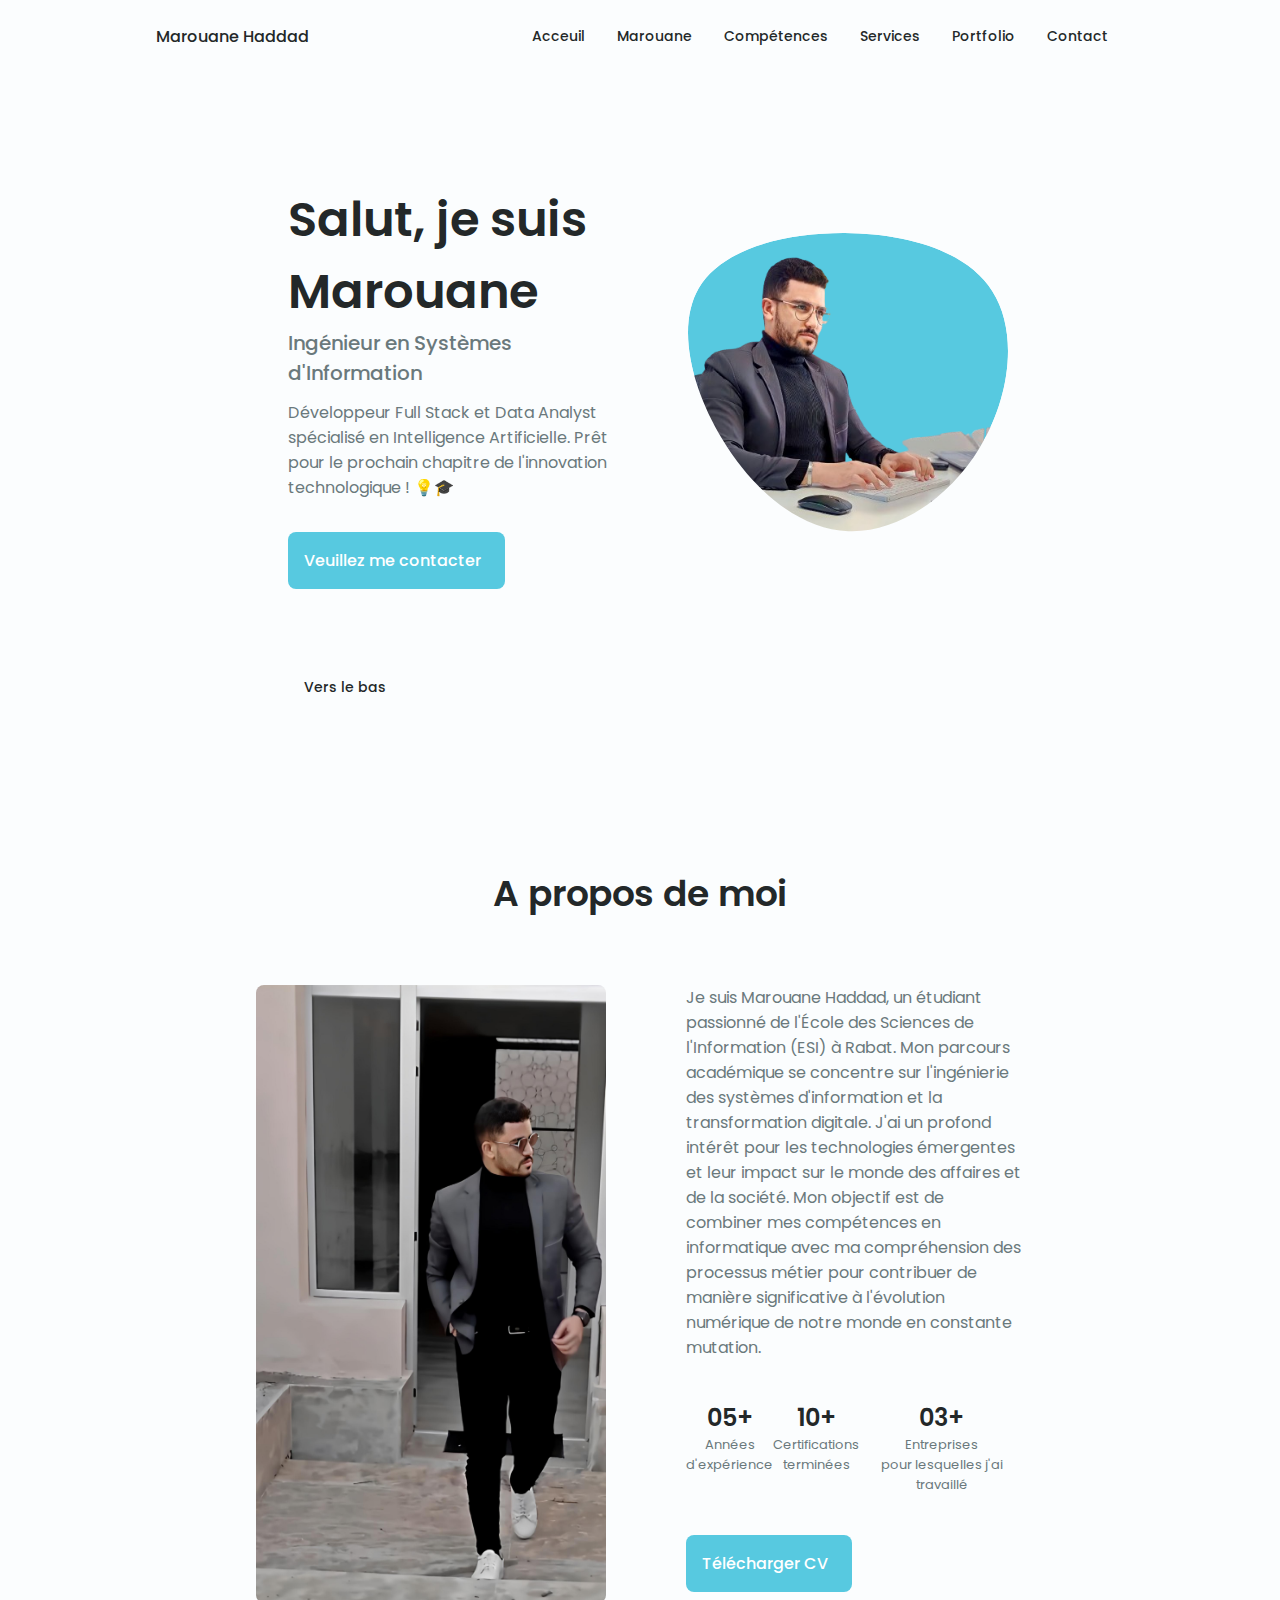
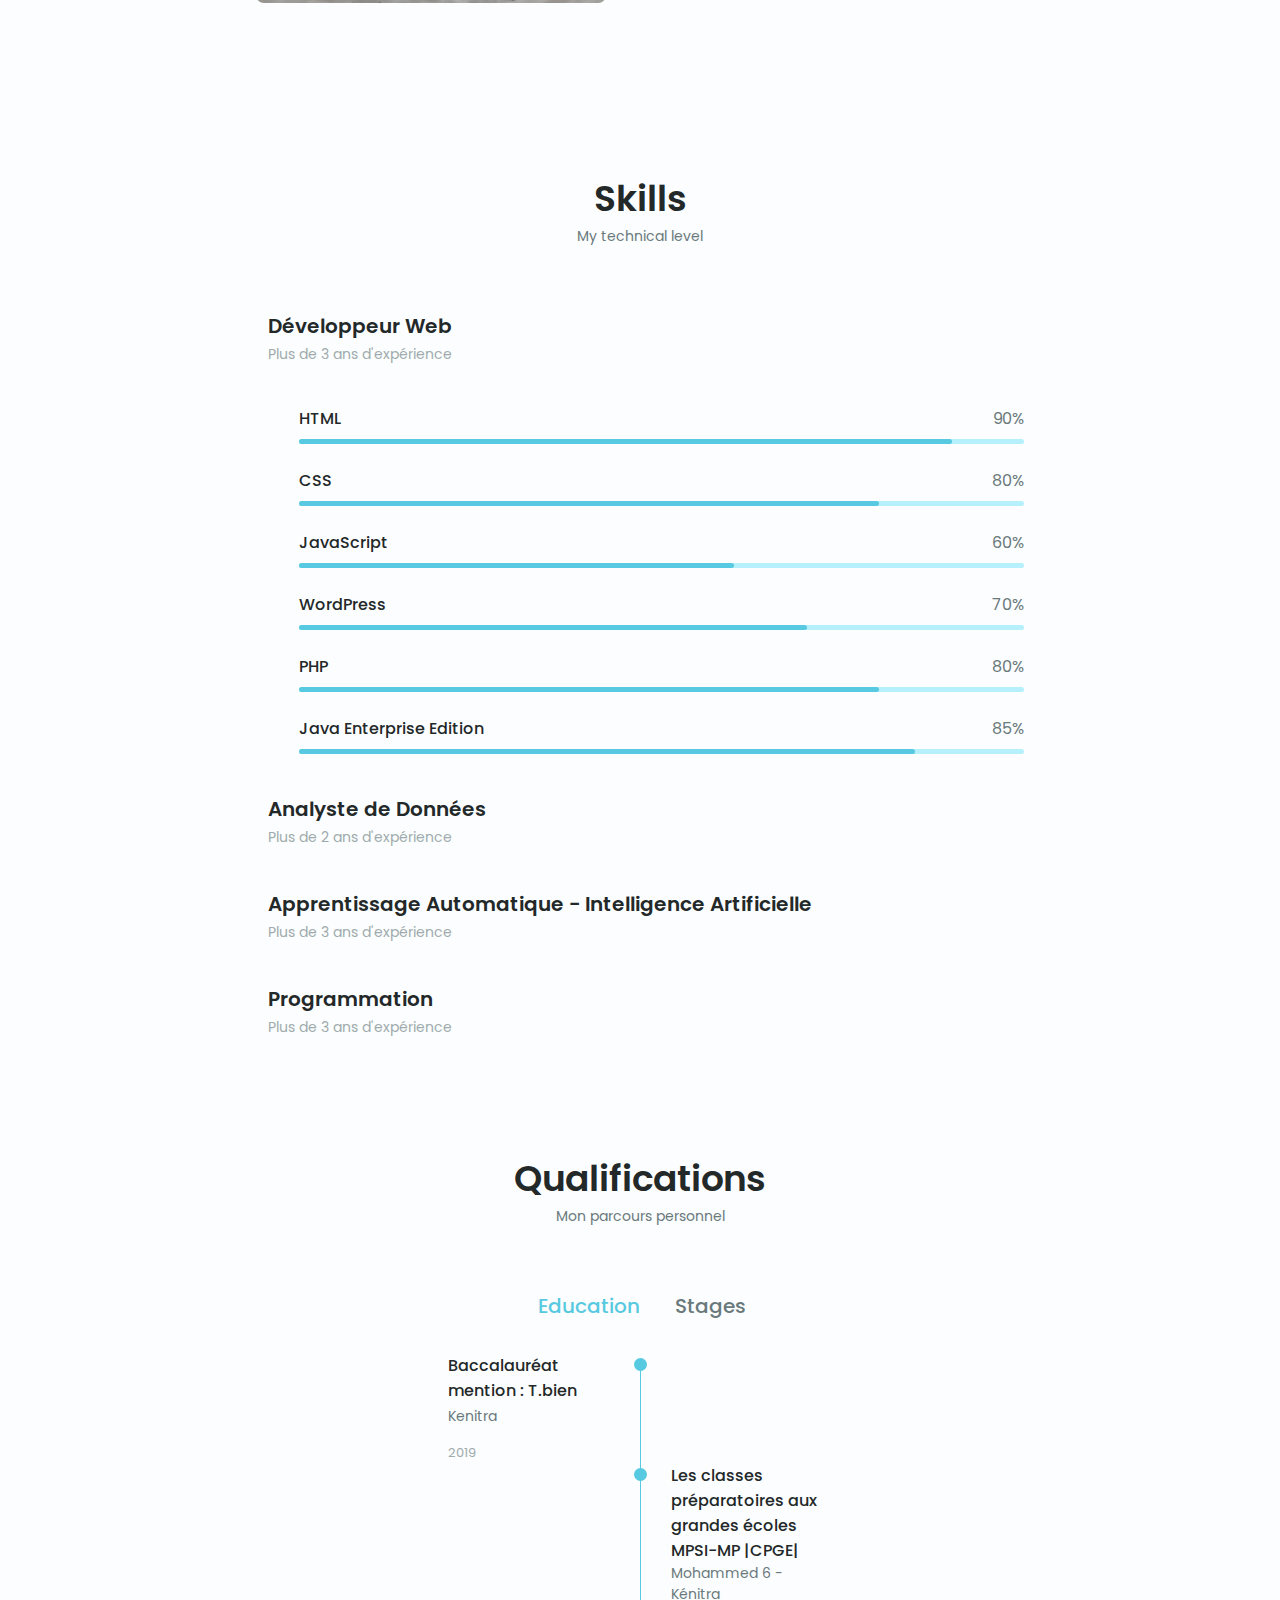
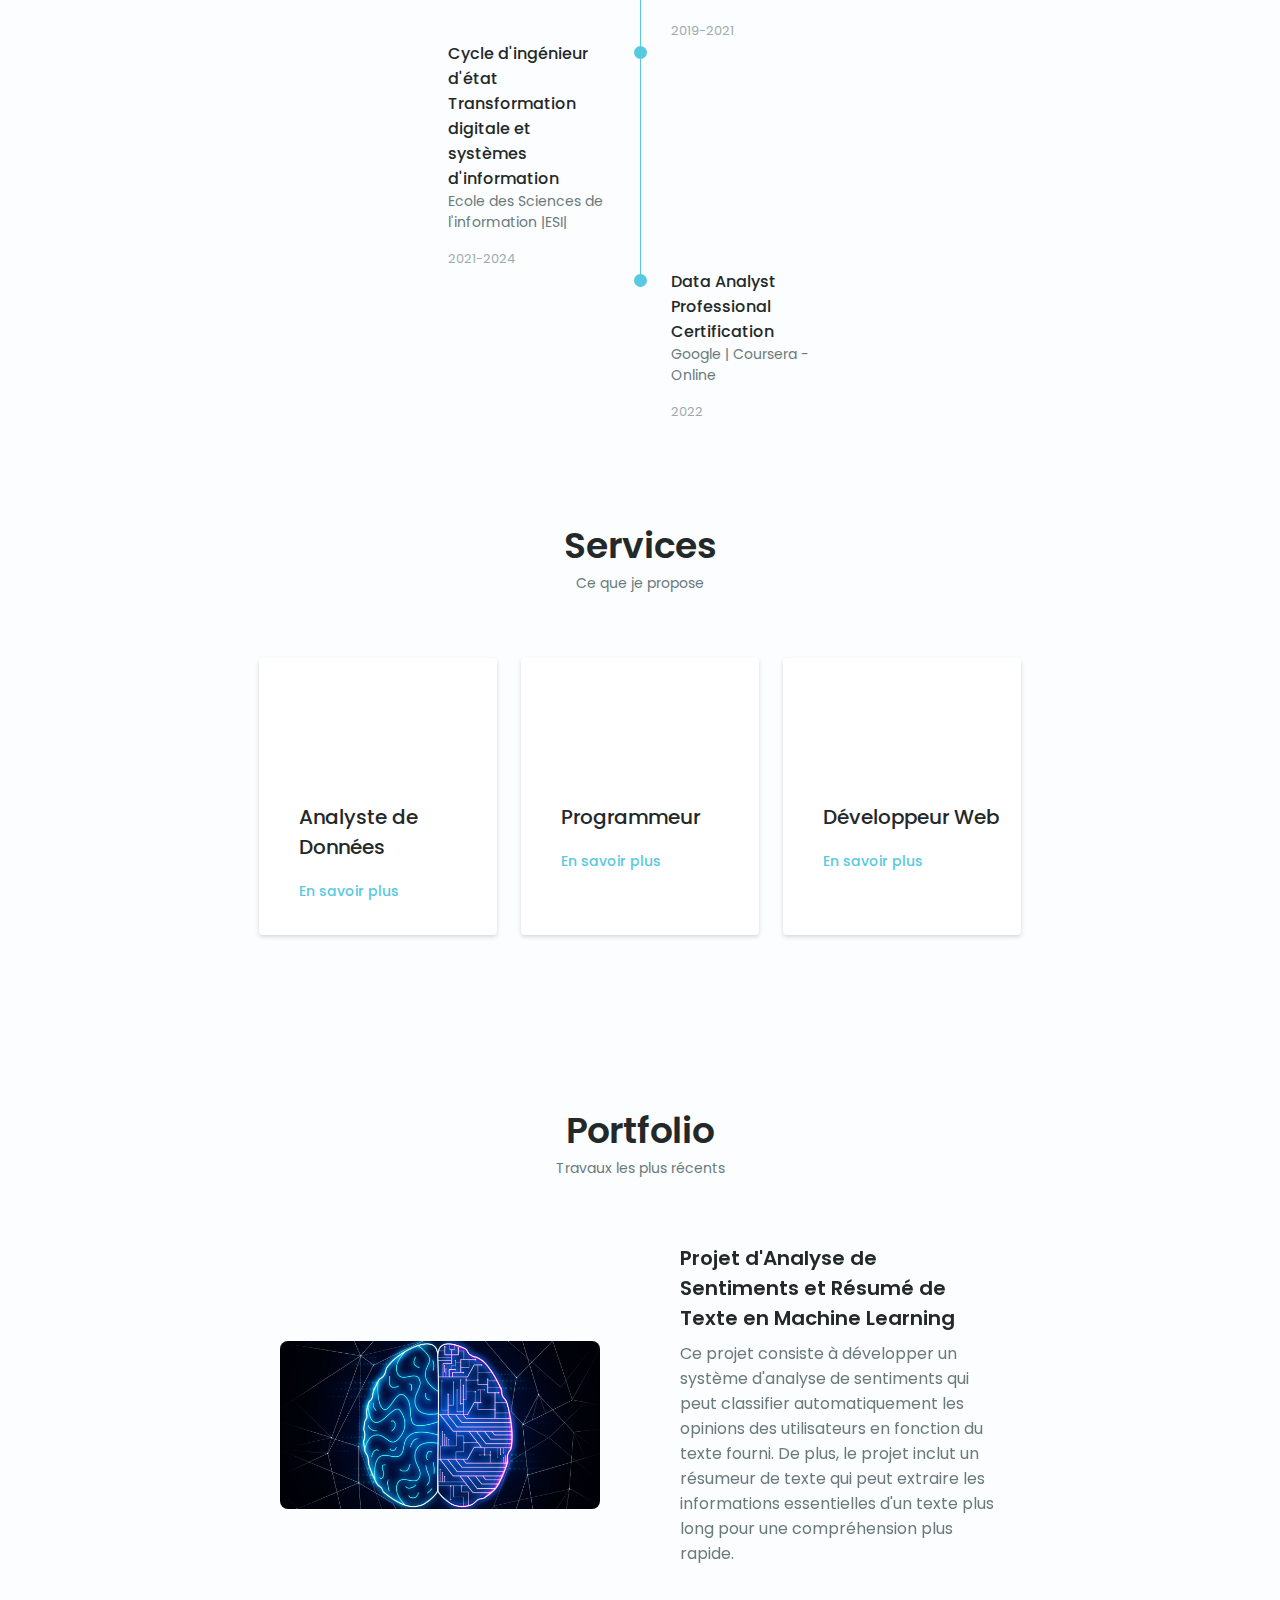
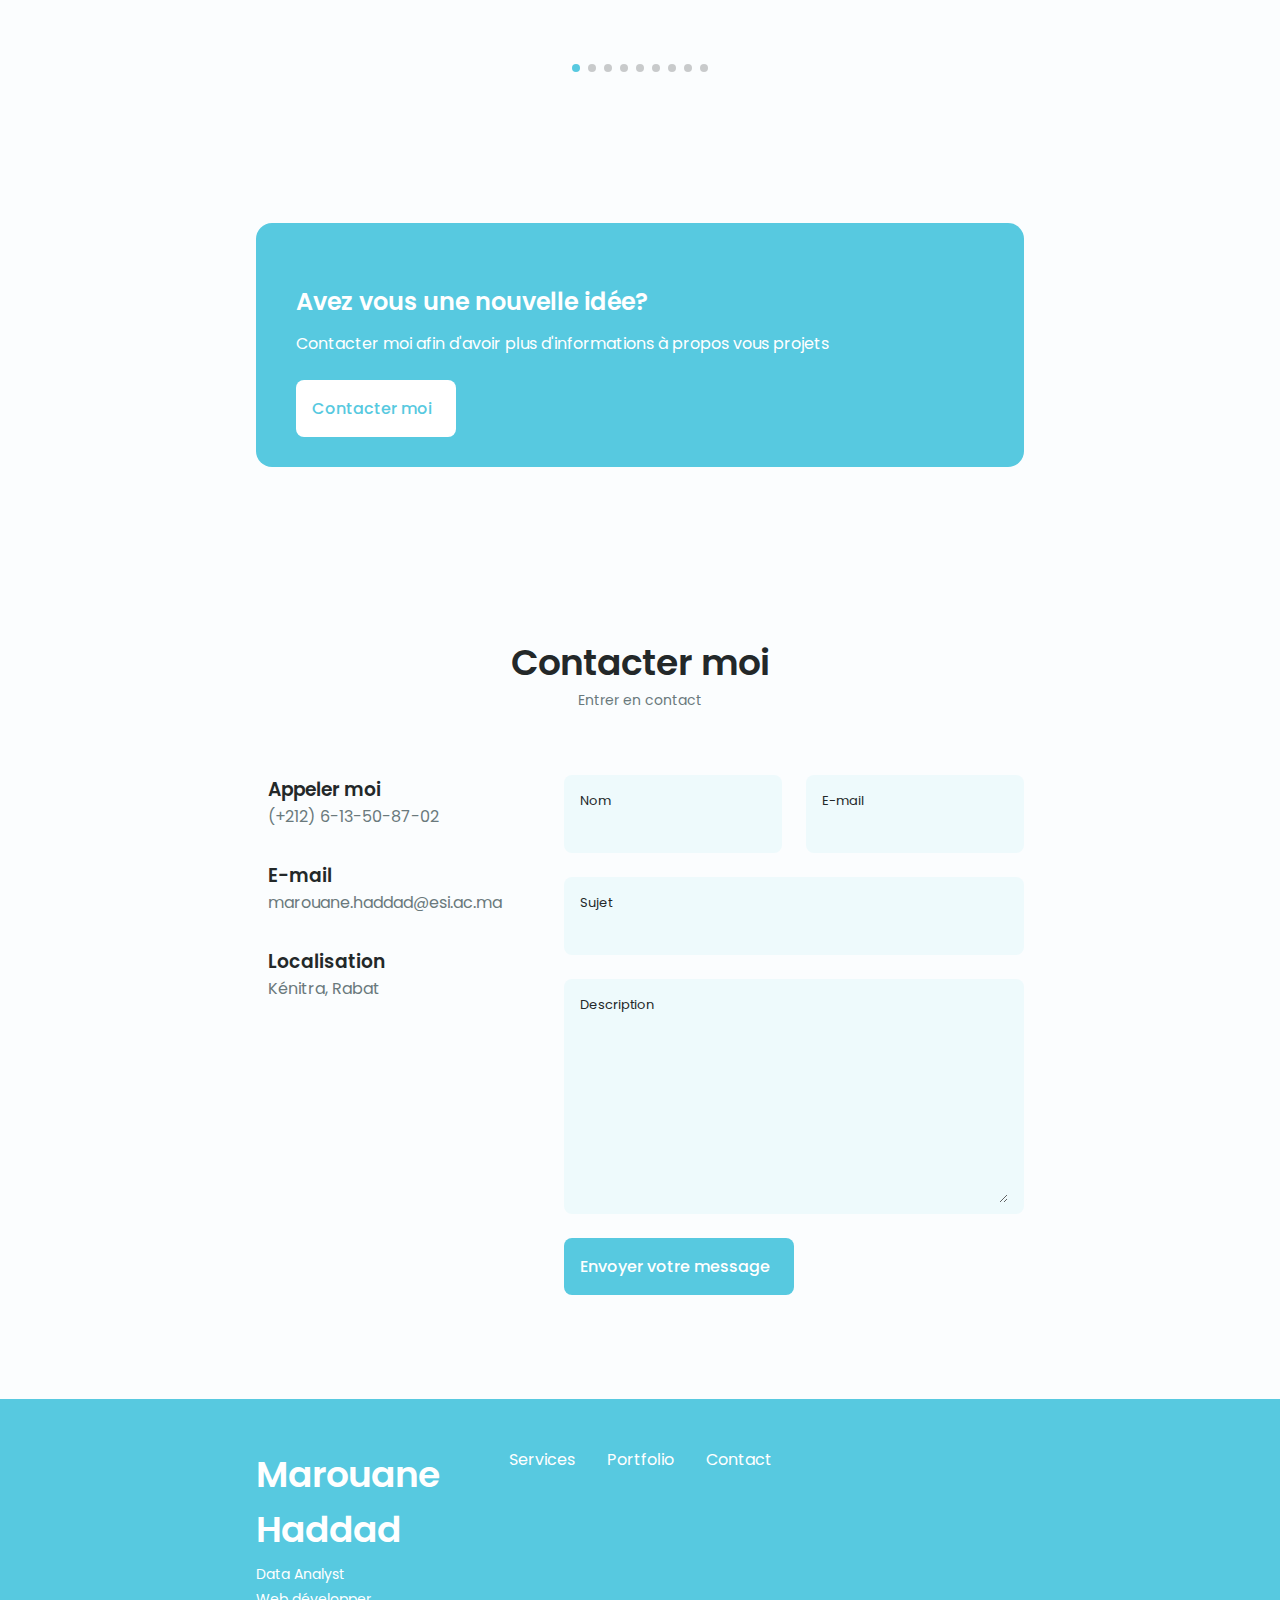
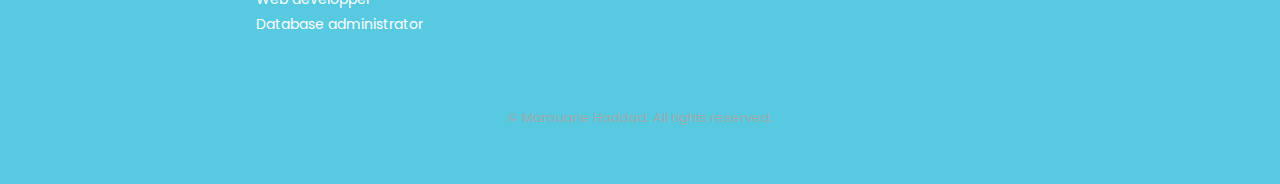
==== commit 1799a6cd: "Update index.html" ====
--- a/index.html
+++ b/index.html
@@ -108,14 +108,14 @@
                             </svg>
                         </div>
 
-                        <div class="home__data">
-                            <h1 class="home__title">Salut, je suis Marouane</h1>
-                            <h3 class="home__subtitle">Futur Ingénieur</h3>
-                            <p class="home__description">À quelques pas du diplôme d'ingénieur en systèmes d'information et développeur spécialisé en intelligence artificielle. Prêt pour le prochain chapitre de l'innovation technologique! 💡🎓</p>
-                            <a href="#contact" class="button button--flex home__button">
-                                Veuillez me contacter<i class="uil uil-message button__icon"></i>
-                            </a>
-                        </div>
+                       <div class="home__data">
+    <h1 class="home__title">Salut, je suis Marouane</h1>
+    <h3 class="home__subtitle">Ingénieur en Systèmes d'Information</h3>
+    <p class="home__description">Développeur Full Stack et Data Analyst spécialisé en Intelligence Artificielle. Prêt pour le prochain chapitre de l'innovation technologique ! 💡🎓</p>
+    <a href="#contact" class="button button--flex home__button">
+        Veuillez me contacter <i class="uil uil-message button__icon"></i>
+    </a>
+</div>
                     </div>
 
                     <div class="home__scroll">
@@ -1036,4 +1036,4 @@
     <script src="./packages/js/main.js"></script>
 </body>
 
-</html>+</html>
